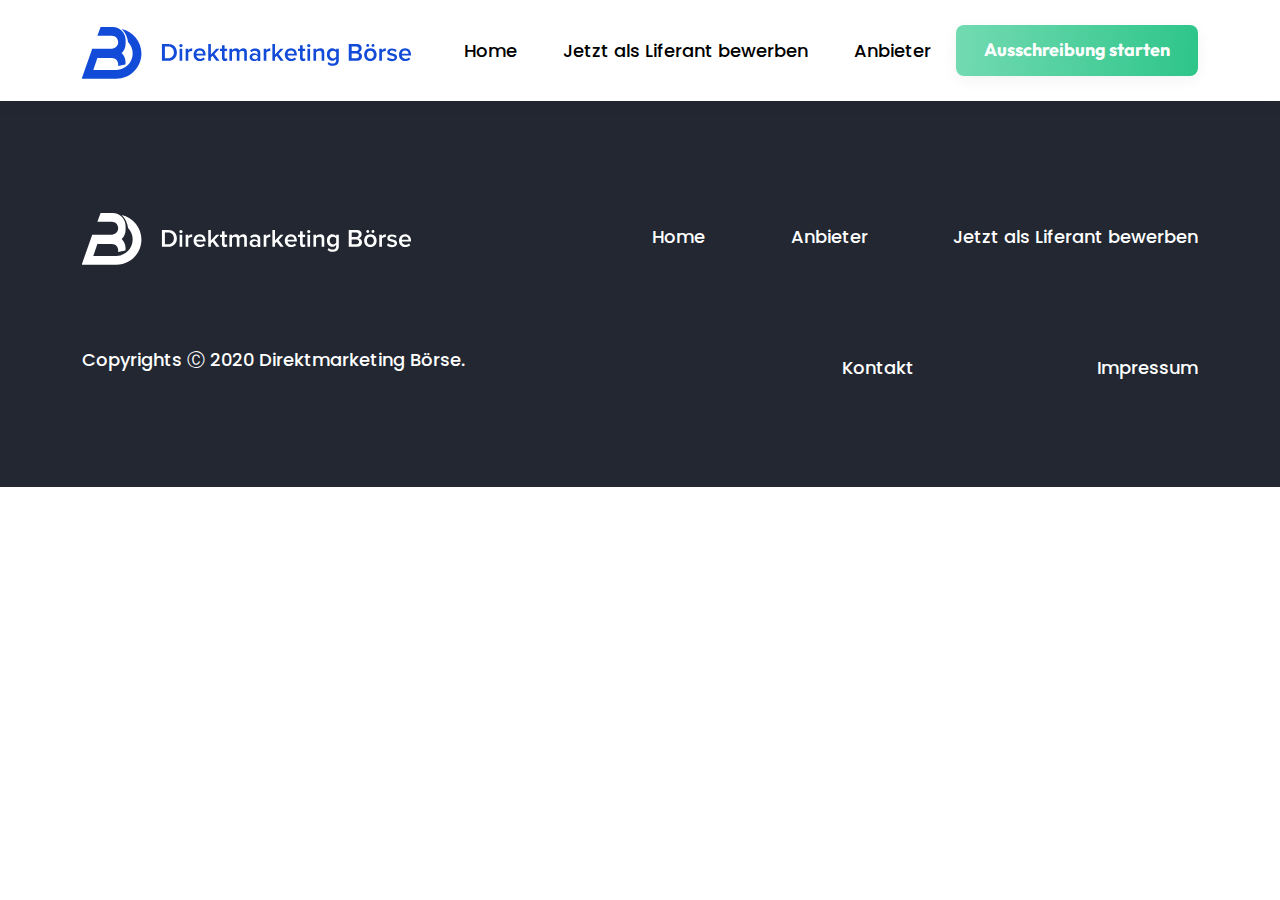
==== index.html @ 1d4a9a33 "adding the Footer and his Style" ====
<!DOCTYPE html>
<html lang="de">

     <head>
          <!-- Meta Tags -->
          <meta charset="UTF-8">
          <meta http-equiv="X-UA-Compatible" content="IE=edge">
          <meta name="viewport" content="width=device-width, initial-scale=1.0">
          <meta name="description" content="Finden Sie Ihren Anbieter für Firmenadressen">
          <meta name="keywords" content="funktioniert , Firmenadressen , marketing, Website ">

          <!-- Bootstrap Css -->
          <link rel="stylesheet" href="css/bootstrap.min.css">

          <!-- Main Css -->
          <link rel="stylesheet" href="css/style.css">

          <!-- Titel Website -->
          <title>Firmenadressen - Boerse</title>
     </head>

     <body>

          <!-- Start Navbar Home Page -->
          <nav class="navbar navbar-expand-lg">
               <div class="container">
                    <a class="navbar-brand" href="#">
                         <img src="assets/Logos/Logo 1.svg" alt="Logo img" width="100%" height="100%">
                    </a>
                    <button class="navbar-toggler" type="button" data-bs-toggle="collapse"
                         data-bs-target="#navbarSupportedContent" aria-controls="navbarSupportedContent"
                         aria-expanded="false" aria-label="Toggle navigation">
                         <img src="assets/icons/menu nav.svg" alt="menu nav" width="43px" height="43px">
                    </button>

                    <div class="collapse navbar-collapse" id="navbarSupportedContent">
                         <ul class="navbar-nav mb-2 mb-lg-0">
                              <li class="nav-item">
                                   <a class="nav-link" href="#">Home</a>
                              </li>
                              <li class="nav-item">
                                   <a class="nav-link" href="#">Jetzt als Liferant bewerben</a>
                              </li>
                              <li class="nav-item">
                                   <a class="nav-link" href="#">Anbieter</a>
                              </li>
                         </ul>
                    </div>
                    <div class="tendering">
                         <button class="btn-tendering">
                              <a href="#">Ausschreibung starten</a>
                         </button>
                    </div>
               </div>
          </nav>

          <!-- End Navbar Home Page -->


          <!-- Start Footer Section -->

          <footer id="footer">
               <div class="container py-5">
                    <div class="row first">
                         <div class="col-md-6">
                              <img src="assets/Logos/Logo white.svg" alt="logo img" >
                         </div>
                         <div class="col-md-6">
                              <ul class="list-footer">
                                   <li class="item-footer">
                                        <a href="index.html">Home</a>
                                   </li>
                                   <li class="item-footer">
                                        <a href="#">Anbieter</a>
                                   </li>
                                   <li class="item-footer">
                                        <a href="#">Jetzt als Liferant bewerben</a>
                                   </li>
                              </ul>
                         </div>
                    </div>
                    <hr>
                    <div class="row justify-content-between align-items-center mt-md-5 pt-md-4">
                         <div class="col-md-8">
                              <p class="copyrights">Copyrights Ⓒ 2020 Direktmarketing Börse.</p>
                         </div>
                         <div class="col-md-4">
                              <ul class="list-footer">
                                   <li class="item-footer">
                                        <a href="#">Kontakt</a>
                                   </li>
                                   <li class="item-footer">
                                        <a href="#">Impressum</a>
                                   </li>
                              </ul>
                         </div>

                    </div>
               </div>
          </footer>

          <!-- End Footer Section -->

          <!-- Bootstrap Js -->
          <script src="js/bootstrap.bundle.min.js"></script>

          <!-- Main Js -->
          <script src="js/main.js"></script>
     </body>

</html>
---- css/style.css ----
/* Google Fonts */
@import url('https://fonts.googleapis.com/css2?family=Outfit:wght@400;500;700&family=Poppins:wght@300;400;500;600;700&display=swap');

/* Global Styles */
body {
     font-family: 'Poppins', 'Outfit', sans-serif;
     background-color: #FFF;
}

.btn-tendering {
     background: linear-gradient(93.46deg, #76DBB3 -4.05%, #2DC589 100.8%);
     box-shadow: 0px 4px 15px rgba(0, 0, 0, 0.05);
     border-radius: 8px;
     padding: 13px 28px;
     border: 0;
     outline: 0;
     transition: 0.5s all;
}

a {
     text-decoration: none;
}

.btn-tendering a {
     font-weight: bold;
     font-size: 18px;
     line-height: 23px;
     color: #FFFFFF;
     font-family: Outfit;
}

/* Start Nav Bar Styles */
.navbar {
     box-shadow: 0px 4px 15px rgba(0, 0, 0, 0.05)
}

.navbar-toggler:focus {
     box-shadow: none;
}

.navbar-collapse {
     flex-grow: 0;
}

.navbar .navbar-brand {
     order: 1;
}

.navbar .navbar-collapse {
     order: 2;
}

.navbar .tendering {
     order: 3;
}

.navbar .navbar-collapse .nav-item {
     margin: 0 15px;
}


.navbar .navbar-collapse .nav-item .nav-link {
     font-weight: 500;
     font-size: 18px;
     line-height: 27px;
     color: #000000;
}


/* End Nav Bar Styles */

/* Start Footer Style */

#footer {
     background: #222731;
     padding: 50px 0;
}

#footer .row.first {
     justify-content: space-between;
     align-items: center;
}

#footer .list-footer {
     list-style: none;
     display: flex;
     justify-content: space-between;
     align-items: center;
     padding: 0;
     margin: 0;
}

#footer .list-footer .item-footer a {
     font-family: Poppins;
     font-weight: 500;
     font-size: 18px;
     line-height: 27px;
     transition: all 0.4s;
     color: #FFFFFF;
}

#footer .list-footer .item-footer a:hover {
     color: #124BD8;
}

#footer p {
     font-family: Poppins;
     font-weight: 500;
     font-size: 18px;
     line-height: 27px;
     color: #FFFFFF;
}

#footer hr {
     height: 2px;
     width: 100%;
     color: #FFF;
     display: none;
}

/* End Footer Style */











/* Media Query Is All Devices */

/* Large devices (desktops, less than 1200px) */
@media (max-width: 1199.98px) {
     .container {
          padding: 0;
     }

     .navbar .navbar-collapse .nav-item {
          margin: 0;
     }

     .navbar .navbar-collapse .nav-item .nav-link {
          font-size: 15px;
     }

     .navbar .navbar-brand {
          width: 30%;
     }
}

/* Medium devices (tablets, less than 992px) */
@media (max-width: 991.98px) {
     .container {
          max-width: 90%;
     }

     .navbar .navbar-brand {
          order: 1;
          width: 40%;
     }

     .navbar .tendering {
          order: 2;
     }

     .navbar .tendering a {
          font-size: 15px;
     }

     .navbar .navbar-toggler {
          order: 3;
     }

     .navbar .navbar-collapse {
          order: 3;
          text-align: center;
          padding: 20px 0;
     }

     .navbar .navbar-collapse .nav-item .nav-link {
          font-size: 18px;
     }

     #footer .row:first-child {
          justify-content: center;
     }

     #footer .row.first .col-md-6:nth-child(1) {
          width: 75%;
          text-align: center;
     }

     #footer .list-footer {
          flex-direction: column;
     }

     #footer .list-footer .item-footer {
          margin: 35px 0;
          text-align: center;
     }

     #footer hr {
          display: block;
     }

     #footer p {
          text-align: center;
     }
}


/* Small devices (landscape phones, less than 768px) */
@media (max-width: 767.98px) {

     .navbar .navbar-brand {
          width: 55%;
     }

     .navbar .navbar-toggler {
          width: 20%;
     }

     .navbar .tendering {
          display: none;
     }

     .navbar .navbar-brand {
          order: 1;
     }


     .navbar .navbar-toggler {
          order: 2;
     }

}

@media (max-width: 575.98px) {
     .container {
          padding: 0;
     }

     #footer .row.first .col-md-6:nth-child(1) {
          width: 100%;
     }

     #footer .row:last-child .col-md-8 {
          order: 2;
          padding-top: 40px;
     }

     #footer .list-footer .item-footer a {
          font-size: 16px;
          line-height: 24px;
     }

     #footer .row:last-child .col-md-3 {
          order: 1;
     }

     #footer .row:last-child .col-md-8 p {
          font-size: 14px;
          line-height: 21px;
     }
}
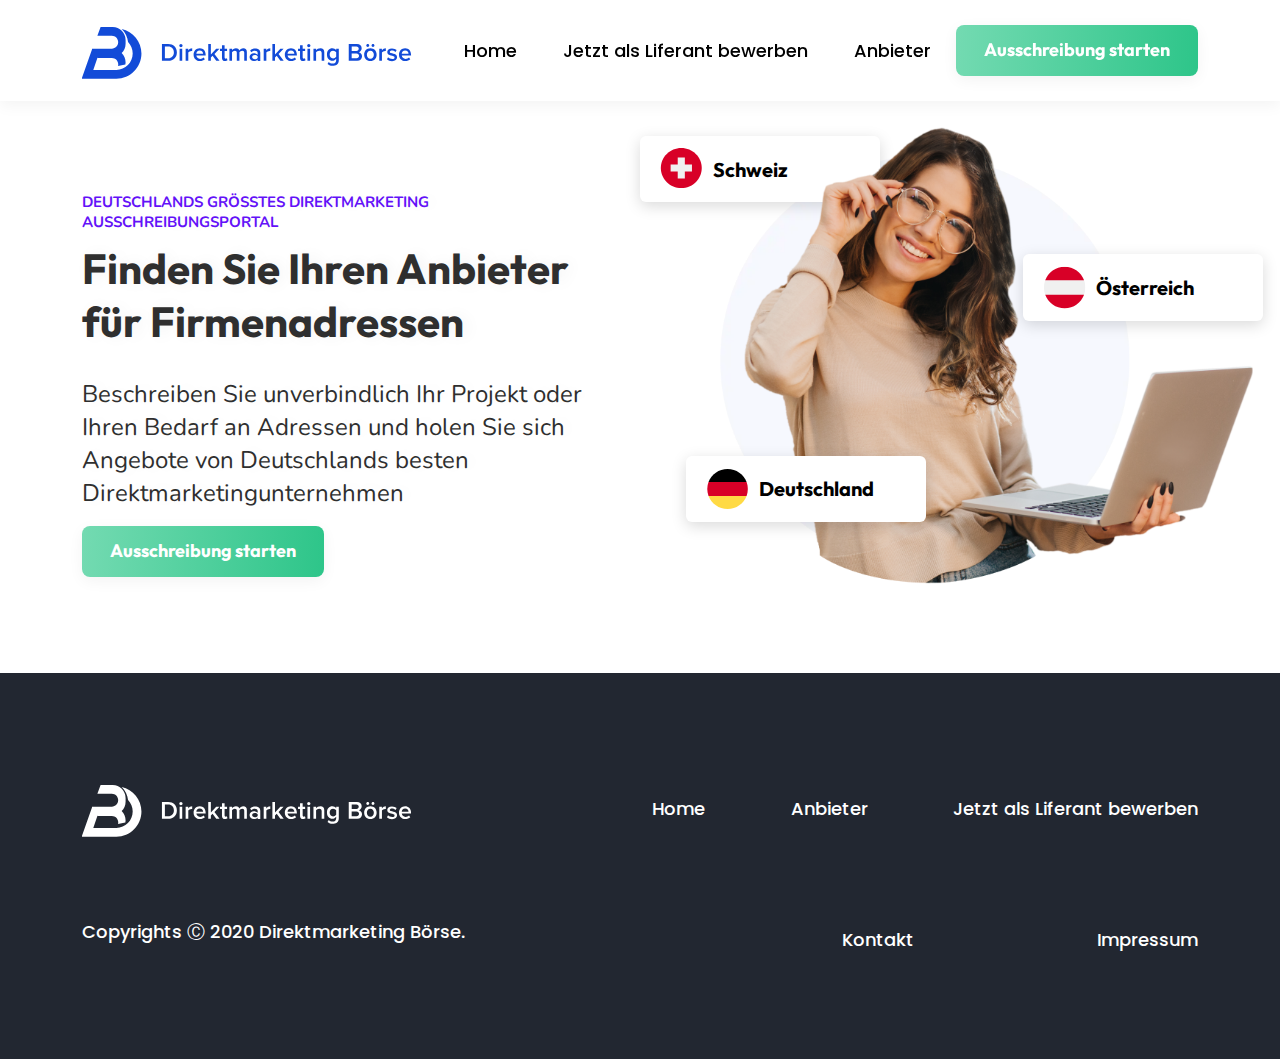
==== commit 9e6761e6: "Bulid in Home section in index.html" ====
--- a/index.html
+++ b/index.html
@@ -22,7 +22,7 @@
      <body>
 
           <!-- Start Navbar Home Page -->
-          <nav class="navbar navbar-expand-lg">
+          <nav class="navbar navbar-expand-lg position-fixed w-100">
                <div class="container">
                     <a class="navbar-brand" href="#">
                          <img src="assets/Logos/Logo 1.svg" alt="Logo img" width="100%" height="100%">
@@ -56,6 +56,56 @@
 
           <!-- End Navbar Home Page -->
 
+          <!-- Start Main -->
+
+          <main>
+
+               <!-- Start Home Section -->
+
+               <section id="home" class="py-5">
+                    <div class="container">
+                         <div class="row py-5 justify-content-center align-items-center">
+                              <div class="col-md-6 pt-5">
+                                   <div class="home-content pt-5">
+                                        <p class="p-special">DEUTSCHLANDS GRÖSSTES DIREKTMARKETING AUSSCHREIBUNGSPORTAL
+                                        </p>
+                                        <h1 class="home-titel">Finden Sie Ihren Anbieter für
+                                             Firmenadressen</h1>
+                                        <p class="desc">Beschreiben Sie unverbindlich Ihr Projekt oder Ihren Bedarf an Adressen und holen Sie sich Angebote von Deutschlands
+                                        besten Direktmarketingunternehmen</p>
+                                        <button class="btn-tendering">
+                                             <a href="#">Ausschreibung starten</a>
+                                        </button>
+                                   </div>
+                              </div>
+                              <div class="col-md-6 position-relative text-center">
+                                   <div class="home-flags">
+                                        <div class="flag-item one">
+                                             <img src="assets/icons/switzerland.svg" alt="switzerland flag" width="42.58px" height="44.28px">
+                                             Schweiz
+                                        </div>
+                                        <div class="flag-item two">
+                                             <img src="assets/icons/austria (1) 1.svg" alt="austria flag" width="42.58px" height="44.28px">
+                                             Österreich
+                                        </div>
+                                        <div class="flag-item three">
+                                             <img src="assets/icons/germany (2) 1.svg" alt="germany flag" width="42.58px" height="44.28px">
+                                             Deutschland
+                                        </div>
+                                   </div>
+                                   <div class="home-img position-relative">
+                                        <img class="circle-img pt-md-5" src="assets/imges/maker.webp" alt="Circle" width="75%" height="75%">
+                                        <img class="girl-img" src="assets/imges/Girl.png" alt="Girl Img" width="110%"> 
+                                   </div>
+                              </div>
+                         </div>
+                    </div>
+               </section>
+
+               <!-- End Home Section -->
+
+          </main>
+          <!-- End Main -->
 
           <!-- Start Footer Section -->
 
@@ -63,7 +113,7 @@
                <div class="container py-5">
                     <div class="row first">
                          <div class="col-md-6">
-                              <img src="assets/Logos/Logo white.svg" alt="logo img" >
+                              <img src="assets/Logos/Logo white.svg" alt="logo img">
                          </div>
                          <div class="col-md-6">
                               <ul class="list-footer">
--- a/css/style.css
+++ b/css/style.css
@@ -1,5 +1,5 @@
 /* Google Fonts */
-@import url('https://fonts.googleapis.com/css2?family=Outfit:wght@400;500;700&family=Poppins:wght@300;400;500;600;700&display=swap');
+@import url('https://fonts.googleapis.com/css2?family=Nunito:wght@400;700&family=Outfit:wght@400;500;700&family=Poppins:wght@300;400;500;600;700&display=swap');
 
 /* Global Styles */
 body {
@@ -31,7 +31,9 @@
 
 /* Start Nav Bar Styles */
 .navbar {
-     box-shadow: 0px 4px 15px rgba(0, 0, 0, 0.05)
+     box-shadow: 0px 4px 15px rgba(0, 0, 0, 0.05);
+     background-color: #fff;
+     z-index: 9999;
 }
 
 .navbar-toggler:focus {
@@ -120,17 +122,90 @@
 
 /* End Footer Style */
 
-
-
-
-
-
-
-
-
-
-
-/* Media Query Is All Devices */
+/* Start Home Section in Index.html */
+#home .home-content .p-special {
+     font-family: Nunito;
+     font-weight: bold;
+     font-size: 15px;
+     line-height: 20px;
+     color: #6311F8;
+     text-shadow: 5px 0px 15px rgba(0, 0, 0, 0.05);
+     margin-bottom: 10px;
+}
+
+#home .home-content .home-titel {
+     font-family: Outfit;
+     font-weight: 700;
+     font-size: 42px;
+     line-height: 53px;
+     color: #2F2F2F;
+     text-shadow: 5px 0px 15px rgba(0, 0, 0, 0.05);
+     margin-bottom: 30px;
+}
+
+#home .home-content .desc {
+     font-family: Nunito;
+     font-weight: 400;
+     font-size: 24px;
+     line-height: 33px;
+     color: #2F2F2F;
+     text-shadow: 5px 0px 15px rgba(0, 0, 0, 0.05);
+}
+
+#home .home-flags .flag-item {
+     background: #FFFFFF;
+     box-shadow: 0px 4px 15px rgba(0, 0, 0, 0.15);
+     border-radius: 6px;
+     padding: 11px 20px;
+     width: 240px;
+     position: absolute;
+     display: flex;
+     justify-content: start;
+     align-items: center;
+     font-family: Outfit;
+     font-weight: bold;
+     font-size: 20px;
+     line-height: 25px;
+     color: #000000;
+}
+
+#home .home-flags .flag-item img {
+     margin-right: 10px;
+}
+
+#home .home-flags .flag-item.one {
+     top: 28px;
+     left: 0px;
+     z-index: 3;
+}
+
+#home .home-flags .flag-item.two {
+     top: 32%;
+     right: -53px;
+     z-index: 5;
+}
+
+#home .home-flags .flag-item.three {
+     bottom: 43px;
+     left: 46px;
+     z-index: 5
+}
+
+#home .home-img .girl-img {
+     position: absolute;
+     top: 18px;
+     z-index: 4;
+     left: 0;
+}
+
+/* End Home Section in Index.html */
+
+
+
+
+
+
+/* Media Query In All Devices */
 
 /* Large devices (desktops, less than 1200px) */
 @media (max-width: 1199.98px) {
@@ -209,6 +284,19 @@
      #footer p {
           text-align: center;
      }
+
+     #home .home-flags .flag-item {
+          width: 200px;
+     }
+
+     #home .home-flags .flag-item.two {
+          top: 37%;
+          right: -14px;
+     }
+
+     #home .home-img .girl-img {
+          width: 100%;
+     }
 }
 
 
@@ -236,6 +324,10 @@
           order: 2;
      }
 
+     #home .row .col-md-6:nth-child(1) {
+          order: 2;
+          padding-top: 0;
+     }
 }
 
 @media (max-width: 575.98px) {
@@ -265,4 +357,33 @@
           font-size: 14px;
           line-height: 21px;
      }
+
+     #home .home-flags .flag-item {
+          width: 140px;
+          font-size: 16px;
+          padding: 5px;
+     }
+
+     #home .home-flags .flag-item img {
+          width: 23px;
+          height: 26px;
+     }
+
+     #home .home-flags .flag-item.one {
+          top: 1px;
+          left: 34px;
+     }
+
+     #home .home-flags .flag-item.two {
+          top: 24%;
+          right: 2px;
+          z-index: 5;
+     }
+
+
+     #home .home-flags .flag-item.three {
+          bottom: 11px;
+          left: 35px;
+          z-index: 5;
+     }
 }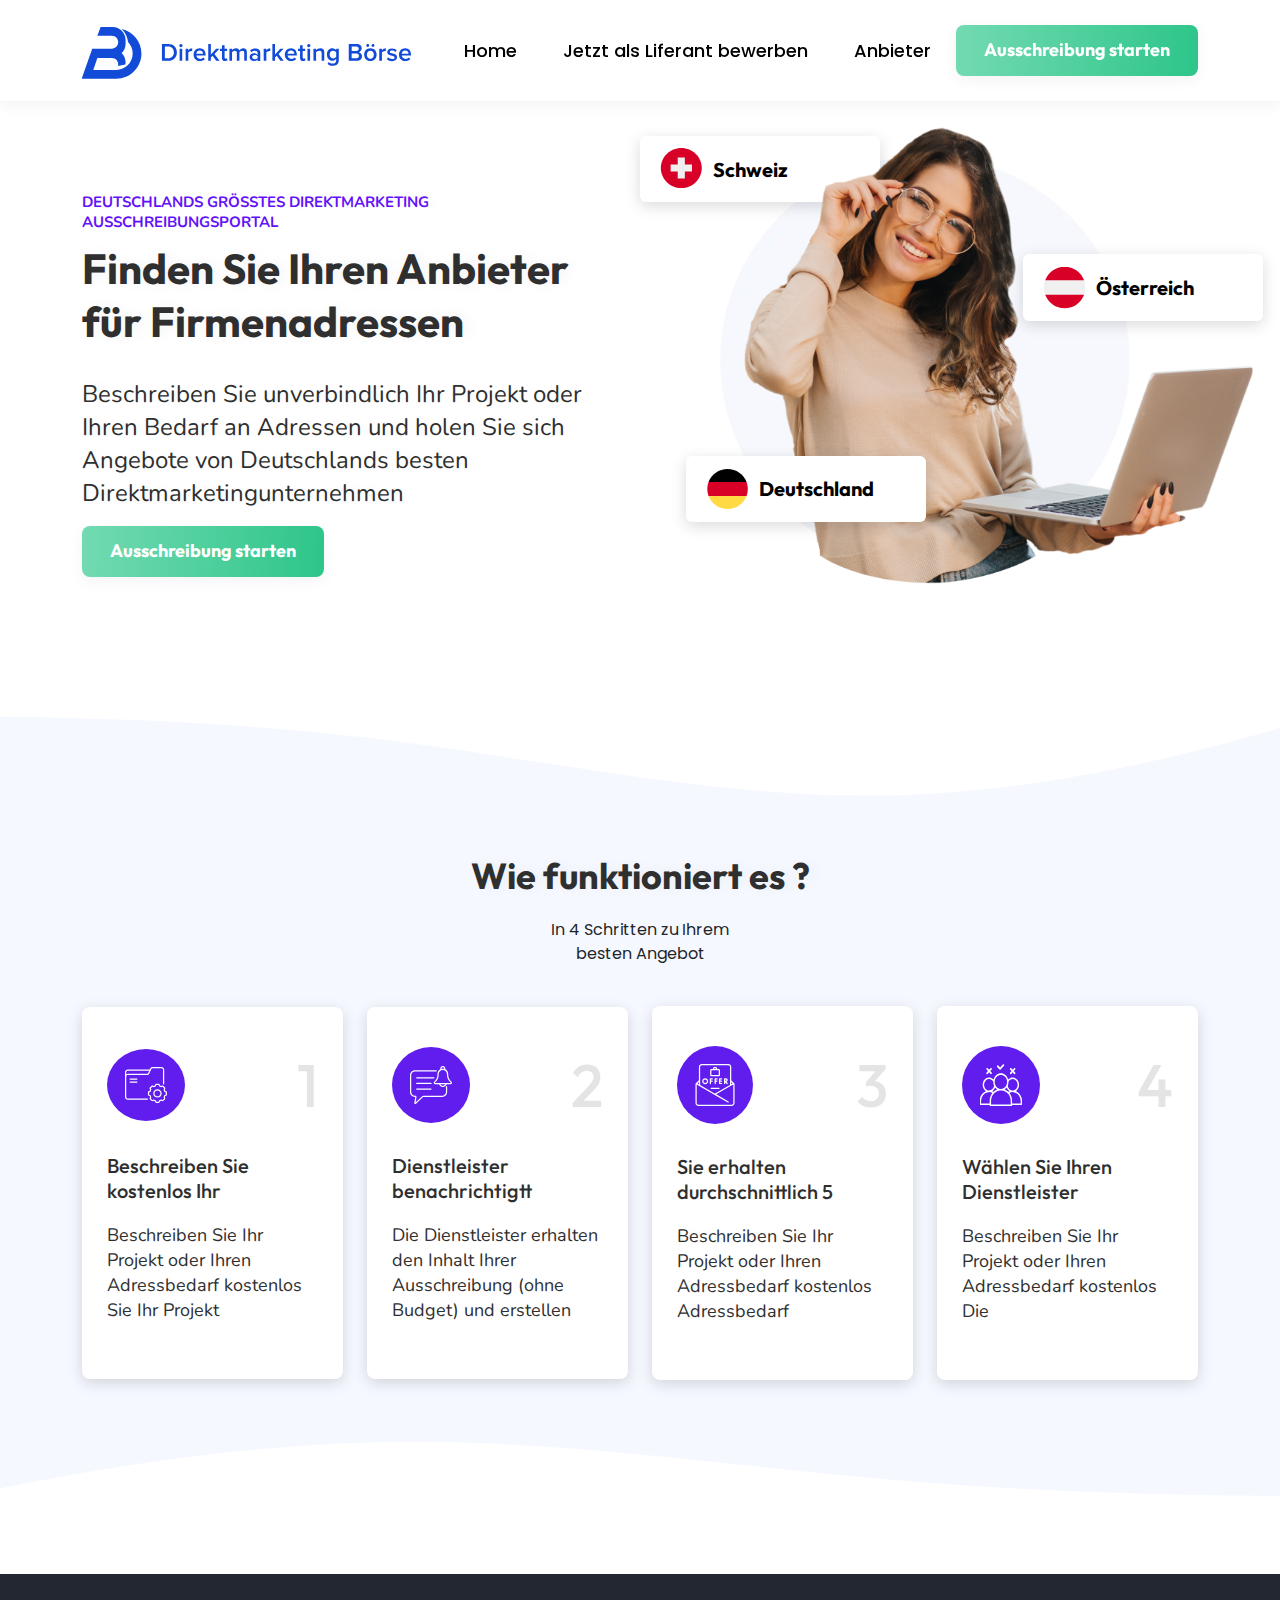
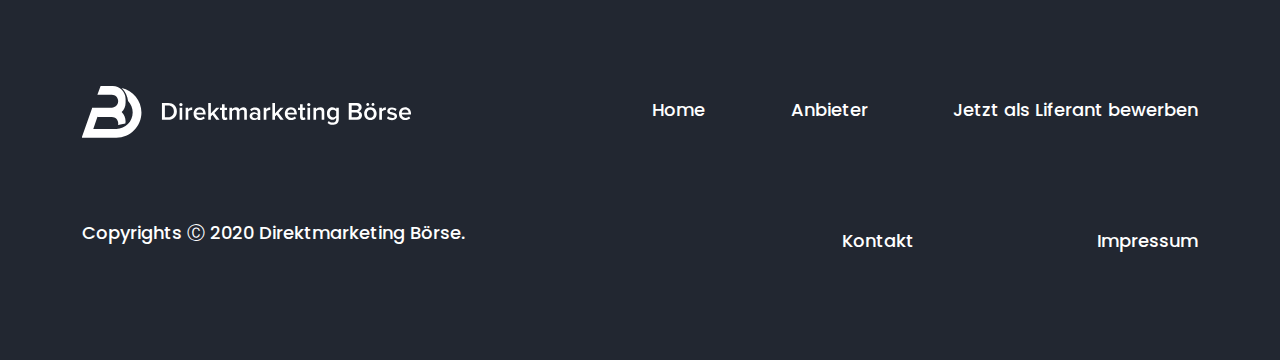
==== commit 59c4f980: "adding How Work Section" ====
--- a/index.html
+++ b/index.html
@@ -11,6 +11,9 @@
 
           <!-- Bootstrap Css -->
           <link rel="stylesheet" href="css/bootstrap.min.css">
+
+          <link rel="stylesheet" href="css/owl.carousel/owl.carousel.min.css">
+          <link rel="stylesheet" href="css/owl.carousel/owl.theme.default.min.css">
 
           <!-- Main Css -->
           <link rel="stylesheet" href="css/style.css">
@@ -104,8 +107,155 @@
 
                <!-- End Home Section -->
 
+
+               <!-- Start How Work Section -->
+               <section id="how-work" class="mb-5">
+                    <div class="container">
+                         <div class="content text-center">
+                              <h2 class="title">Wie funktioniert es ?</h2>
+                              <p class="desc">In 4 Schritten zu Ihrem besten Angebot</p>
+                         </div>
+                         <div class="row justify-content-center align-items-center pb-5">   
+                              <div class="col-lg-3 col-md-6 pb-5">
+                                   <div class="item-work">
+                                        <div class="item-icon">
+                                             <span class="img-backg">
+                                                  <img src="assets/icons/file.svg" alt="file icon"  width="100%" height="100%">
+                                             </span>
+                                             <span class="number">
+                                                  1
+                                             </span>
+                                        </div>
+                                        <div class="item-content">
+                                             <h3 class="title">Beschreiben Sie kostenlos
+                                             Ihr</h3>
+                                             <p class="desc">Beschreiben Sie Ihr Projekt oder Ihren Adressbedarf kostenlos Sie Ihr Projekt</p>
+                                        </div>
+                                   </div>
+                              </div>
+                              <div class="col-lg-3 col-md-6 pb-5">
+                                   <div class="item-work">
+                                        <div class="item-icon">
+                                             <span class="img-backg">
+                                                  <img src="assets/icons/masseg.svg" alt="masseg icon" width="100%" height="100%">
+                                             </span>
+                                             <span class="number">
+                                                  2
+                                             </span>
+                                        </div>
+                                        <div class="item-content">
+                                             <h3 class="title">Dienstleister
+                                             benachrichtigtt</h3>
+                                             <p class="desc">Die Dienstleister erhalten den Inhalt Ihrer Ausschreibung
+                                             (ohne Budget) und erstellen</p>
+                                        </div>
+                                   </div>
+                              </div>
+                              <div class="col-lg-3 col-md-6 pb-5">
+                                   <div class="item-work">
+                                        <div class="item-icon">
+                                             <span class="img-backg">
+                                                  <img src="assets/icons/email.svg" alt="email icon" width="100%" height="100%">
+                                             </span>
+                                             <span class="number">
+                                                  3
+                                             </span>
+                                        </div>
+                                        <div class="item-content">
+                                             <h3 class="title">Sie erhalten durchschnittlich
+                                             5</h3>
+                                             <p class="desc">Beschreiben Sie Ihr Projekt oder Ihren Adressbedarf kostenlos Adressbedarf </p>
+                                        </div>
+                                   </div>
+                              </div>
+                              <div class="col-lg-3 col-md-6 pb-5">
+                                   <div class="item-work">
+                                        <div class="item-icon">
+                                             <span class="img-backg">
+                                                  <img src="assets/icons/Group.svg" alt="Group icon" width="100%" height="100%">
+                                             </span>
+                                             <span class="number">
+                                                  4
+                                             </span>
+                                        </div>
+                                        <div class="item-content">
+                                             <h3 class="title">Wählen Sie Ihren
+                                             Dienstleister</h3>
+                                             <p class="desc">Beschreiben Sie Ihr Projekt oder Ihren Adressbedarf kostenlos Die </p>
+                                        </div>
+                                   </div>
+                              </div>
+                         </div>
+                         <div class="owl-carousel owl-theme">
+                              <div class="item item-work">
+                                   <div class="item-icon">
+                                        <span class="img-backg">
+                                             <img src="assets/icons/file.svg" alt="file icon" width="100%" height="100%">
+                                        </span>
+                                        <span class="number">
+                                             1
+                                        </span>
+                                   </div>
+                                   <div class="item-content">
+                                        <h3 class="title">Beschreiben Sie kostenlos
+                                             Ihr Projekt</h3>
+                                        <p class="desc">Beschreiben Sie Ihr Projekt oder Ihren Adressbedarf kostenlos Sie Ihr Projekt</p>
+                                   </div>
+                              </div>
+                              <div class="item item-work">
+                                   <div class="item-icon">
+                                        <span class="img-backg">
+                                             <img src="assets/icons/file.svg" alt="file icon" width="100%" height="100%">
+                                        </span>
+                                        <span class="number">
+                                             2
+                                        </span>
+                                   </div>
+                                   <div class="item-content">
+                                        <h3 class="title">Beschreiben Sie kostenlos
+                                             Ihr Projekt</h3>
+                                        <p class="desc">Beschreiben Sie Ihr Projekt oder Ihren Adressbedarf kostenlos Sie Ihr Projekt</p>
+                                   </div>
+                              </div>
+                              <div class="item item-work">
+                                   <div class="item-icon">
+                                        <span class="img-backg">
+                                             <img src="assets/icons/file.svg" alt="file icon" width="100%" height="100%">
+                                        </span>
+                                        <span class="number">
+                                             3
+                                        </span>
+                                   </div>
+                                   <div class="item-content">
+                                        <h3 class="title">Beschreiben Sie kostenlos
+                                             Ihr Projekt</h3>
+                                        <p class="desc">Beschreiben Sie Ihr Projekt oder Ihren Adressbedarf kostenlos Sie Ihr Projekt</p>
+                                   </div>
+                              </div>
+                              <div class="item item-work">
+                                   <div class="item-icon">
+                                        <span class="img-backg">
+                                             <img src="assets/icons/file.svg" alt="file icon" width="100%" height="100%">
+                                        </span>
+                                        <span class="number">
+                                             4
+                                        </span>
+                                   </div>
+                                   <div class="item-content">
+                                        <h3 class="title">Beschreiben Sie kostenlos
+                                             Ihr Projekt</h3>
+                                        <p class="desc">Beschreiben Sie Ihr Projekt oder Ihren Adressbedarf kostenlos Sie Ihr Projekt</p>
+                                   </div>
+                              </div>
+                         </div>
+                    </div>
+               </section>
+
+               <!-- End How Work Section -->
+
           </main>
           <!-- End Main -->
+
 
           <!-- Start Footer Section -->
 
@@ -130,7 +280,7 @@
                          </div>
                     </div>
                     <hr>
-                    <div class="row justify-content-between align-items-center mt-md-5 pt-md-4">
+                    <div class="row two justify-content-between align-items-center mt-md-5 pt-md-4">
                          <div class="col-md-8">
                               <p class="copyrights">Copyrights Ⓒ 2020 Direktmarketing Börse.</p>
                          </div>
@@ -153,6 +303,12 @@
 
           <!-- Bootstrap Js -->
           <script src="js/bootstrap.bundle.min.js"></script>
+
+          <!-- Jquery Js -->
+          <script src="js/jquery-3.6.0.min.js"></script>
+
+          <!-- Swiper Js -->
+          <script src="js/owl.carousel.min.js"></script>
 
           <!-- Main Js -->
           <script src="js/main.js"></script>
--- a/css/style.css
+++ b/css/style.css
@@ -200,6 +200,93 @@
 
 /* End Home Section in Index.html */
 
+/* ############################################################################################ */
+
+/* Start How Work in index.htnl */
+
+#how-work {
+     background-image: url(../assets/imges/layout.svg);
+     background-position: center center;
+     background-size: cover;
+     padding: 50px 0;
+}
+
+#how-work .content .title {
+     font-family: Outfit;
+     font-weight: 700;
+     font-size: 36px;
+     line-height: 45px;
+     color: #2F2F2F;
+     text-shadow: 5px 0px 15px rgba(0, 0, 0, 0.05);
+     padding-top: 60px;
+}
+
+#how-work .content .desc {
+     width: 20%;
+     margin: 20px auto 40px;
+}
+
+#how-work .content {
+     padding-top: 70px;
+}
+
+#how-work .item-work {
+     background: #FFFFFF;
+     box-shadow: 0px 4px 15px rgba(0, 0, 0, 0.15);
+     border-radius: 8px;
+     padding: 40px 25px;
+}
+
+#how-work .item-work .item-icon {
+     display: flex;
+     justify-content: space-between;
+     align-items: center;
+     margin-bottom: 30px;
+}
+
+#how-work .item-work .item-icon .img-backg {
+     background-color: #601DEE;
+     padding: 18px 18px;
+     border-radius: 50%;
+}
+
+#how-work .item-work .item-icon .number {
+     font-family: Outfit;
+     font-style: normal;
+     font-weight: 500;
+     font-size: 60px;
+     line-height: 76px;
+     color: #E4E4E4;
+}
+
+#how-work .item-work .item-content .title {
+     font-family: Outfit;
+     font-weight: 500;
+     font-size: 20px;
+     line-height: 25px;
+     color: #2F2F2F;
+     margin-bottom: 20px;
+}
+
+#how-work .item-work .item-content .desc {
+     font-family: Nunito;
+     font-style: normal;
+     font-weight: normal;
+     font-size: 18px;
+     line-height: 25px;
+     color: #2F2F2F;
+     text-shadow: 5px 0px 15px rgba(0, 0, 0, 0.05);
+}
+
+#how-work .owl-carousel.owl-theme {
+     display: none;
+}
+
+.owl-carousel .owl-nav button.owl-next, .owl-carousel .owl-nav button.owl-prev {
+     display: none;
+}
+
+/* Start How Work in index.htnl */
 
 
 
@@ -272,6 +359,10 @@
           flex-direction: column;
      }
 
+     #footer .row.two .list-footer {
+          flex-direction: row;
+     }
+
      #footer .list-footer .item-footer {
           margin: 35px 0;
           text-align: center;
@@ -297,6 +388,31 @@
      #home .home-img .girl-img {
           width: 100%;
      }
+
+     #how-work .content .desc {
+          width: 80%;
+          margin: 20px auto 40px;
+     }
+
+     #home .home-flags .flag-item.one {
+          top: 1px;
+          left: -21px;
+     }
+
+     #home .home-flags .flag-item.two {
+          top: 24%;
+          right: -18px;
+          z-index: 5;
+          width: 175px;
+          padding: 8px;
+     }
+
+
+     #home .home-flags .flag-item.three {
+          bottom: 11px;
+          left: 35px;
+          z-index: 5;
+     }
 }
 
 
@@ -328,6 +444,8 @@
           order: 2;
           padding-top: 0;
      }
+
+
 }
 
 @media (max-width: 575.98px) {
@@ -386,4 +504,24 @@
           left: 35px;
           z-index: 5;
      }
+
+     #how-work {
+          padding: 60px 0 50px 0;
+     }
+
+     #how-work .item-work {
+          margin-bottom: 50px;
+     }
+
+     #how-work .row {
+          display: none;
+     }
+
+     #how-work .content .title {
+          padding-top: 0;
+     }
+
+     #how-work .owl-carousel.owl-theme {
+          display: block;
+     }
 }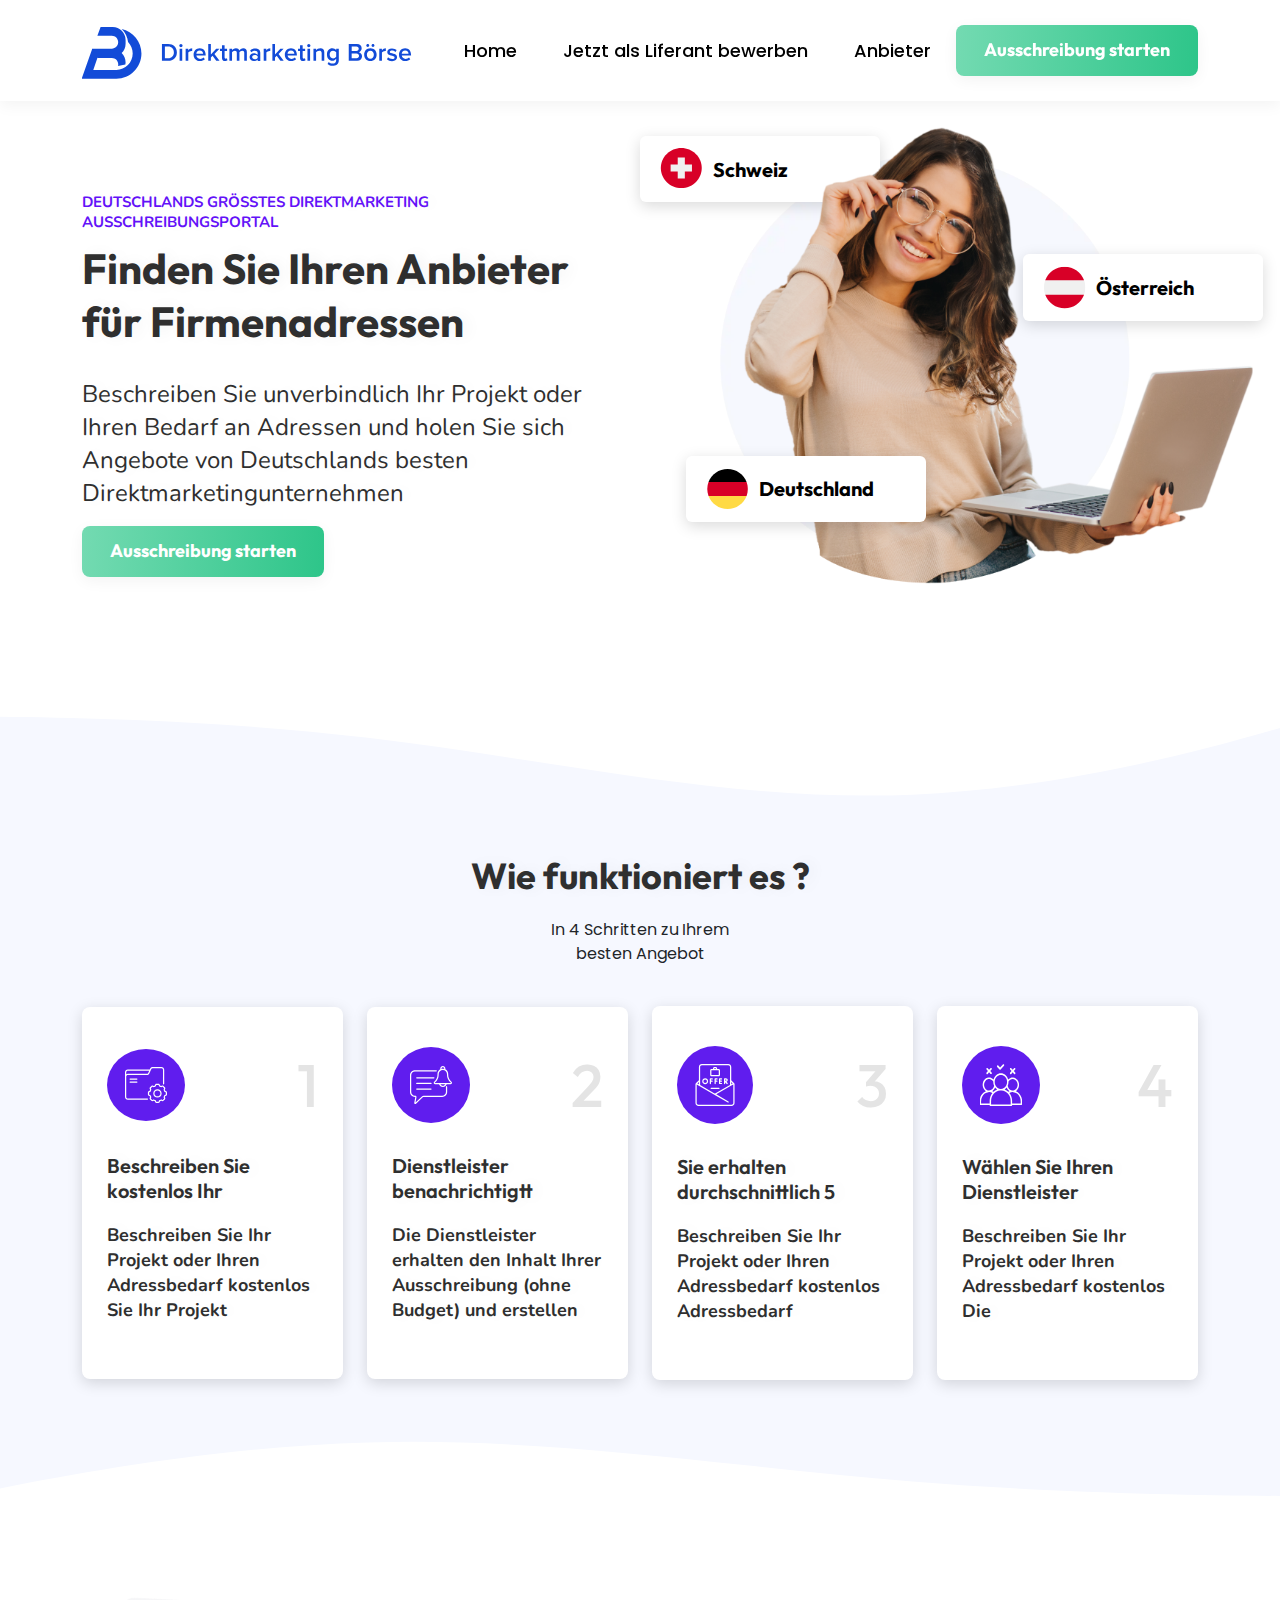
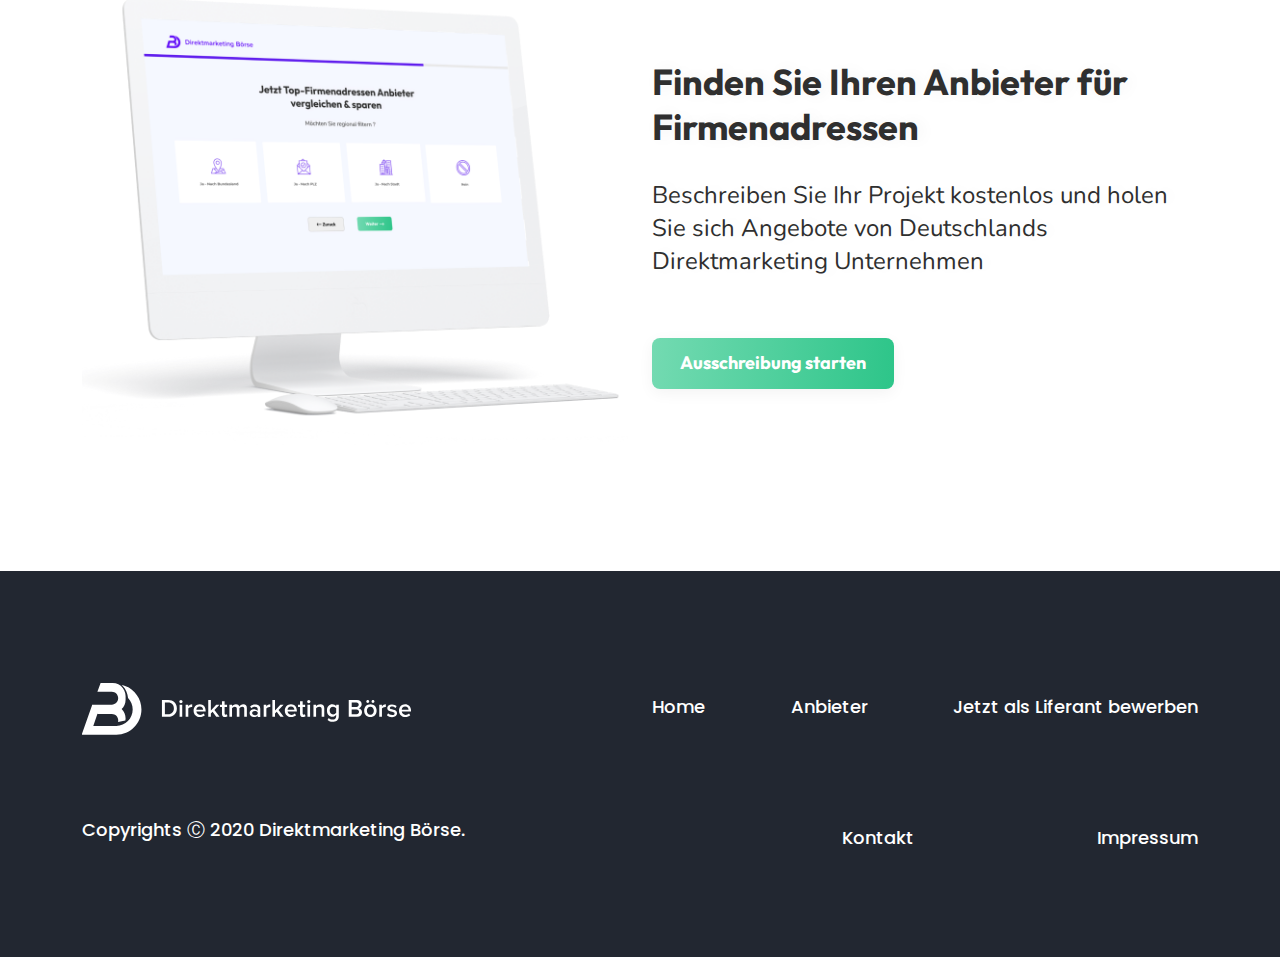
==== commit ba91794e: "adding Find Addresses Section in index.html" ====
--- a/index.html
+++ b/index.html
@@ -65,17 +65,18 @@
 
                <!-- Start Home Section -->
 
-               <section id="home" class="py-5">
+               <section id="home" class="pt-5 pb-md-5">
                     <div class="container">
-                         <div class="row py-5 justify-content-center align-items-center">
+                         <div class="row py-md-5 pt-5 justify-content-center align-items-center">
                               <div class="col-md-6 pt-5">
                                    <div class="home-content pt-5">
                                         <p class="p-special">DEUTSCHLANDS GRÖSSTES DIREKTMARKETING AUSSCHREIBUNGSPORTAL
                                         </p>
                                         <h1 class="home-titel">Finden Sie Ihren Anbieter für
                                              Firmenadressen</h1>
-                                        <p class="desc">Beschreiben Sie unverbindlich Ihr Projekt oder Ihren Bedarf an Adressen und holen Sie sich Angebote von Deutschlands
-                                        besten Direktmarketingunternehmen</p>
+                                        <p class="desc">Beschreiben Sie unverbindlich Ihr Projekt oder Ihren Bedarf an
+                                             Adressen und holen Sie sich Angebote von Deutschlands
+                                             besten Direktmarketingunternehmen</p>
                                         <button class="btn-tendering">
                                              <a href="#">Ausschreibung starten</a>
                                         </button>
@@ -84,21 +85,25 @@
                               <div class="col-md-6 position-relative text-center">
                                    <div class="home-flags">
                                         <div class="flag-item one">
-                                             <img src="assets/icons/switzerland.svg" alt="switzerland flag" width="42.58px" height="44.28px">
+                                             <img src="assets/icons/switzerland.svg" alt="switzerland flag"
+                                                  width="42.58px" height="44.28px">
                                              Schweiz
                                         </div>
                                         <div class="flag-item two">
-                                             <img src="assets/icons/austria (1) 1.svg" alt="austria flag" width="42.58px" height="44.28px">
+                                             <img src="assets/icons/austria (1) 1.svg" alt="austria flag"
+                                                  width="42.58px" height="44.28px">
                                              Österreich
                                         </div>
                                         <div class="flag-item three">
-                                             <img src="assets/icons/germany (2) 1.svg" alt="germany flag" width="42.58px" height="44.28px">
+                                             <img src="assets/icons/germany (2) 1.svg" alt="germany flag"
+                                                  width="42.58px" height="44.28px">
                                              Deutschland
                                         </div>
                                    </div>
                                    <div class="home-img position-relative">
-                                        <img class="circle-img pt-md-5" src="assets/imges/maker.webp" alt="Circle" width="75%" height="75%">
-                                        <img class="girl-img" src="assets/imges/Girl.png" alt="Girl Img" width="110%"> 
+                                        <img class="circle-img pt-md-5" src="assets/imges/maker.webp" alt="Circle"
+                                             width="75%" height="75%">
+                                        <img class="girl-img" src="assets/imges/Girl.png" alt="Girl Img" width="110%">
                                    </div>
                               </div>
                          </div>
@@ -107,20 +112,21 @@
 
                <!-- End Home Section -->
 
-
                <!-- Start How Work Section -->
+
                <section id="how-work" class="mb-5">
                     <div class="container">
                          <div class="content text-center">
                               <h2 class="title">Wie funktioniert es ?</h2>
                               <p class="desc">In 4 Schritten zu Ihrem besten Angebot</p>
                          </div>
-                         <div class="row justify-content-center align-items-center pb-5">   
+                         <div class="row justify-content-center align-items-center pb-5">
                               <div class="col-lg-3 col-md-6 pb-5">
                                    <div class="item-work">
                                         <div class="item-icon">
                                              <span class="img-backg">
-                                                  <img src="assets/icons/file.svg" alt="file icon"  width="100%" height="100%">
+                                                  <img src="assets/icons/file.svg" alt="file icon" width="100%"
+                                                       height="100%">
                                              </span>
                                              <span class="number">
                                                   1
@@ -128,8 +134,9 @@
                                         </div>
                                         <div class="item-content">
                                              <h3 class="title">Beschreiben Sie kostenlos
-                                             Ihr</h3>
-                                             <p class="desc">Beschreiben Sie Ihr Projekt oder Ihren Adressbedarf kostenlos Sie Ihr Projekt</p>
+                                                  Ihr</h3>
+                                             <p class="desc">Beschreiben Sie Ihr Projekt oder Ihren Adressbedarf
+                                                  kostenlos Sie Ihr Projekt</p>
                                         </div>
                                    </div>
                               </div>
@@ -137,7 +144,8 @@
                                    <div class="item-work">
                                         <div class="item-icon">
                                              <span class="img-backg">
-                                                  <img src="assets/icons/masseg.svg" alt="masseg icon" width="100%" height="100%">
+                                                  <img src="assets/icons/masseg.svg" alt="masseg icon" width="100%"
+                                                       height="100%">
                                              </span>
                                              <span class="number">
                                                   2
@@ -145,9 +153,9 @@
                                         </div>
                                         <div class="item-content">
                                              <h3 class="title">Dienstleister
-                                             benachrichtigtt</h3>
+                                                  benachrichtigtt</h3>
                                              <p class="desc">Die Dienstleister erhalten den Inhalt Ihrer Ausschreibung
-                                             (ohne Budget) und erstellen</p>
+                                                  (ohne Budget) und erstellen</p>
                                         </div>
                                    </div>
                               </div>
@@ -155,7 +163,8 @@
                                    <div class="item-work">
                                         <div class="item-icon">
                                              <span class="img-backg">
-                                                  <img src="assets/icons/email.svg" alt="email icon" width="100%" height="100%">
+                                                  <img src="assets/icons/email.svg" alt="email icon" width="100%"
+                                                       height="100%">
                                              </span>
                                              <span class="number">
                                                   3
@@ -163,8 +172,9 @@
                                         </div>
                                         <div class="item-content">
                                              <h3 class="title">Sie erhalten durchschnittlich
-                                             5</h3>
-                                             <p class="desc">Beschreiben Sie Ihr Projekt oder Ihren Adressbedarf kostenlos Adressbedarf </p>
+                                                  5</h3>
+                                             <p class="desc">Beschreiben Sie Ihr Projekt oder Ihren Adressbedarf
+                                                  kostenlos Adressbedarf </p>
                                         </div>
                                    </div>
                               </div>
@@ -172,7 +182,8 @@
                                    <div class="item-work">
                                         <div class="item-icon">
                                              <span class="img-backg">
-                                                  <img src="assets/icons/Group.svg" alt="Group icon" width="100%" height="100%">
+                                                  <img src="assets/icons/Group.svg" alt="Group icon" width="100%"
+                                                       height="100%">
                                              </span>
                                              <span class="number">
                                                   4
@@ -180,8 +191,9 @@
                                         </div>
                                         <div class="item-content">
                                              <h3 class="title">Wählen Sie Ihren
-                                             Dienstleister</h3>
-                                             <p class="desc">Beschreiben Sie Ihr Projekt oder Ihren Adressbedarf kostenlos Die </p>
+                                                  Dienstleister</h3>
+                                             <p class="desc">Beschreiben Sie Ihr Projekt oder Ihren Adressbedarf
+                                                  kostenlos Die </p>
                                         </div>
                                    </div>
                               </div>
@@ -190,7 +202,8 @@
                               <div class="item item-work">
                                    <div class="item-icon">
                                         <span class="img-backg">
-                                             <img src="assets/icons/file.svg" alt="file icon" width="100%" height="100%">
+                                             <img src="assets/icons/file.svg" alt="file icon" width="100%"
+                                                  height="100%">
                                         </span>
                                         <span class="number">
                                              1
@@ -199,52 +212,59 @@
                                    <div class="item-content">
                                         <h3 class="title">Beschreiben Sie kostenlos
                                              Ihr Projekt</h3>
-                                        <p class="desc">Beschreiben Sie Ihr Projekt oder Ihren Adressbedarf kostenlos Sie Ihr Projekt</p>
+                                        <p class="desc">Beschreiben Sie Ihr Projekt oder Ihren Adressbedarf kostenlos
+                                             Sie Ihr Projekt</p>
                                    </div>
                               </div>
                               <div class="item item-work">
                                    <div class="item-icon">
                                         <span class="img-backg">
-                                             <img src="assets/icons/file.svg" alt="file icon" width="100%" height="100%">
+                                             <img src="assets/icons/masseg.svg" alt="masseg icon" width="100%"
+                                                  height="100%">
                                         </span>
                                         <span class="number">
                                              2
                                         </span>
                                    </div>
                                    <div class="item-content">
-                                        <h3 class="title">Beschreiben Sie kostenlos
-                                             Ihr Projekt</h3>
-                                        <p class="desc">Beschreiben Sie Ihr Projekt oder Ihren Adressbedarf kostenlos Sie Ihr Projekt</p>
+                                        <h3 class="title">Dienstleister
+                                             benachrichtigt</h3>
+                                        <p class="desc">Beschreiben Sie Ihr Projekt oder Ihren Adressbedarf kostenlos
+                                             Sie Ihr Projekt</p>
                                    </div>
                               </div>
                               <div class="item item-work">
                                    <div class="item-icon">
                                         <span class="img-backg">
-                                             <img src="assets/icons/file.svg" alt="file icon" width="100%" height="100%">
+                                             <img src="assets/icons/email.svg" alt="email icon" width="100%"
+                                                  height="100%">
                                         </span>
                                         <span class="number">
                                              3
                                         </span>
                                    </div>
                                    <div class="item-content">
-                                        <h3 class="title">Beschreiben Sie kostenlos
-                                             Ihr Projekt</h3>
-                                        <p class="desc">Beschreiben Sie Ihr Projekt oder Ihren Adressbedarf kostenlos Sie Ihr Projekt</p>
+                                        <h3 class="title">Sie erhalten durchschnittlich
+                                             5</h3>
+                                        <p class="desc">Beschreiben Sie Ihr Projekt oder Ihren Adressbedarf kostenlos
+                                             Sie Ihr Projekt</p>
                                    </div>
                               </div>
                               <div class="item item-work">
                                    <div class="item-icon">
                                         <span class="img-backg">
-                                             <img src="assets/icons/file.svg" alt="file icon" width="100%" height="100%">
+                                             <img src="assets/icons/Group.svg" alt="Group icon" width="100%"
+                                                  height="100%">
                                         </span>
                                         <span class="number">
                                              4
                                         </span>
                                    </div>
                                    <div class="item-content">
-                                        <h3 class="title">Beschreiben Sie kostenlos
-                                             Ihr Projekt</h3>
-                                        <p class="desc">Beschreiben Sie Ihr Projekt oder Ihren Adressbedarf kostenlos Sie Ihr Projekt</p>
+                                        <h3 class="title">Wählen Sie Ihren
+                                             Dienstleister</h3>
+                                        <p class="desc">Beschreiben Sie Ihr Projekt oder Ihren Adressbedarf kostenlos
+                                             Sie Ihr Projekt</p>
                                    </div>
                               </div>
                          </div>
@@ -252,6 +272,30 @@
                </section>
 
                <!-- End How Work Section -->
+
+               <!-- Start Find Addresses -->
+
+               <section id="find-addresses" class="pb-5 mb-5">
+                    <div class="container">
+                         <div class="row justify-content-center align-items-center">
+                              <div class="col-md-6">
+                                   <img src="assets/imges/263 1.png" alt="computer img" width="100%" height="100%">
+                              </div>
+                              <div class="col-md-6">
+                                   <div class="content-section">
+                                        <h3 class="title">Finden Sie Ihren Anbieter für Firmenadressen</h3>
+                                        <p class="desc">Beschreiben Sie Ihr Projekt kostenlos und holen Sie sich
+                                             Angebote von Deutschlands Direktmarketing Unternehmen</p>
+                                        <button class="btn-tendering">
+                                             <a href="#">Ausschreibung starten</a>
+                                        </button>
+                                   </div>
+                              </div>
+                         </div>
+                    </div>
+               </section>
+
+               <!-- End Find Addresses -->
 
           </main>
           <!-- End Main -->
--- a/css/style.css
+++ b/css/style.css
@@ -27,6 +27,15 @@
      line-height: 23px;
      color: #FFFFFF;
      font-family: Outfit;
+}
+
+.title {
+     font-family: Outfit;
+     font-weight: 700;
+     font-size: 36px;
+     line-height: 45px;
+     color: #2F2F2F;
+     text-shadow: 5px 0px 15px rgba(0, 0, 0, 0.05);
 }
 
 /* Start Nav Bar Styles */
@@ -202,7 +211,7 @@
 
 /* ############################################################################################ */
 
-/* Start How Work in index.htnl */
+/* Start How Work Section in index.htnl */
 
 #how-work {
      background-image: url(../assets/imges/layout.svg);
@@ -211,13 +220,7 @@
      padding: 50px 0;
 }
 
-#how-work .content .title {
-     font-family: Outfit;
-     font-weight: 700;
-     font-size: 36px;
-     line-height: 45px;
-     color: #2F2F2F;
-     text-shadow: 5px 0px 15px rgba(0, 0, 0, 0.05);
+#how-work .content {
      padding-top: 60px;
 }
 
@@ -226,7 +229,7 @@
      margin: 20px auto 40px;
 }
 
-#how-work .content {
+#how-work .content .title {
      padding-top: 70px;
 }
 
@@ -261,7 +264,7 @@
 
 #how-work .item-work .item-content .title {
      font-family: Outfit;
-     font-weight: 500;
+     font-weight: 600;
      font-size: 20px;
      line-height: 25px;
      color: #2F2F2F;
@@ -270,8 +273,7 @@
 
 #how-work .item-work .item-content .desc {
      font-family: Nunito;
-     font-style: normal;
-     font-weight: normal;
+     font-weight: 700;
      font-size: 18px;
      line-height: 25px;
      color: #2F2F2F;
@@ -286,7 +288,21 @@
      display: none;
 }
 
-/* Start How Work in index.htnl */
+/* End How Work Section in index.htnl */
+
+/* Start Find Addresses Section in index.htnl */
+
+#find-addresses .content-section .desc {
+     margin: 30px 0 60px;
+     font-family: Nunito;
+     font-weight: 400;
+     font-size: 24px;
+     line-height: 33px;
+     color: #2F2F2F;
+     text-shadow: 5px 0px 15px rgba(0, 0, 0, 0.05);
+}
+
+/* End Find Addresses Section in index.htnl */
 
 
 
@@ -315,6 +331,8 @@
 
 /* Medium devices (tablets, less than 992px) */
 @media (max-width: 991.98px) {
+
+
      .container {
           max-width: 90%;
      }
@@ -418,6 +436,10 @@
 
 /* Small devices (landscape phones, less than 768px) */
 @media (max-width: 767.98px) {
+     .title {
+          font-size: 20px;
+          line-height: 25px;
+     }
 
      .navbar .navbar-brand {
           width: 55%;
@@ -438,11 +460,35 @@
 
      .navbar .navbar-toggler {
           order: 2;
+     }
+
+     #footer .row.two .list-footer {
+          flex-direction: column;
      }
 
      #home .row .col-md-6:nth-child(1) {
           order: 2;
           padding-top: 0;
+     }
+
+     #home .home-content .home-titel {
+          font-size: 25px;
+          line-height: 31px;
+     }
+
+     #home .home-content .p-special {
+          font-size: 14px;
+          line-height: 19px;
+     }
+
+     #home .home-content .desc {
+          font-size: 18px;
+          line-height: 25px;
+     }
+
+     #find-addresses .content-section .desc {
+          font-size: 16px;
+          line-height: 22px;
      }
 
 
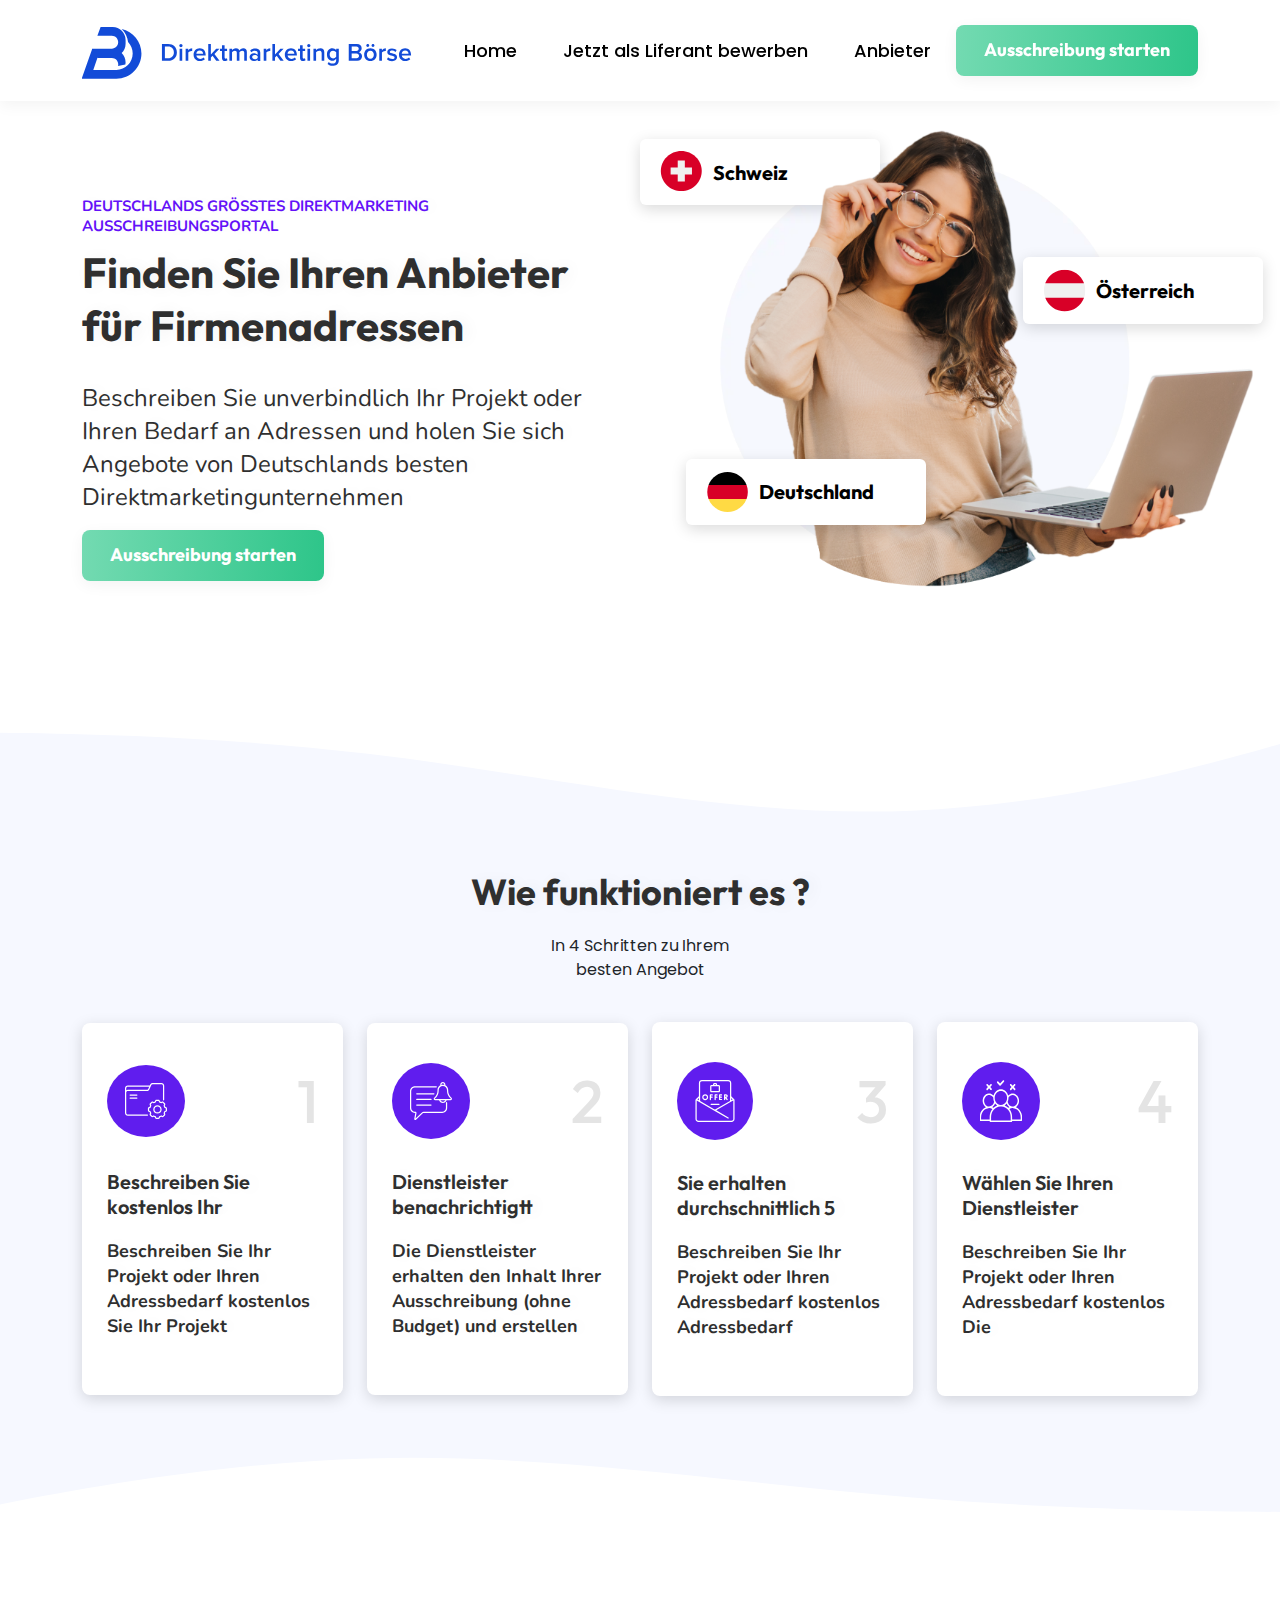
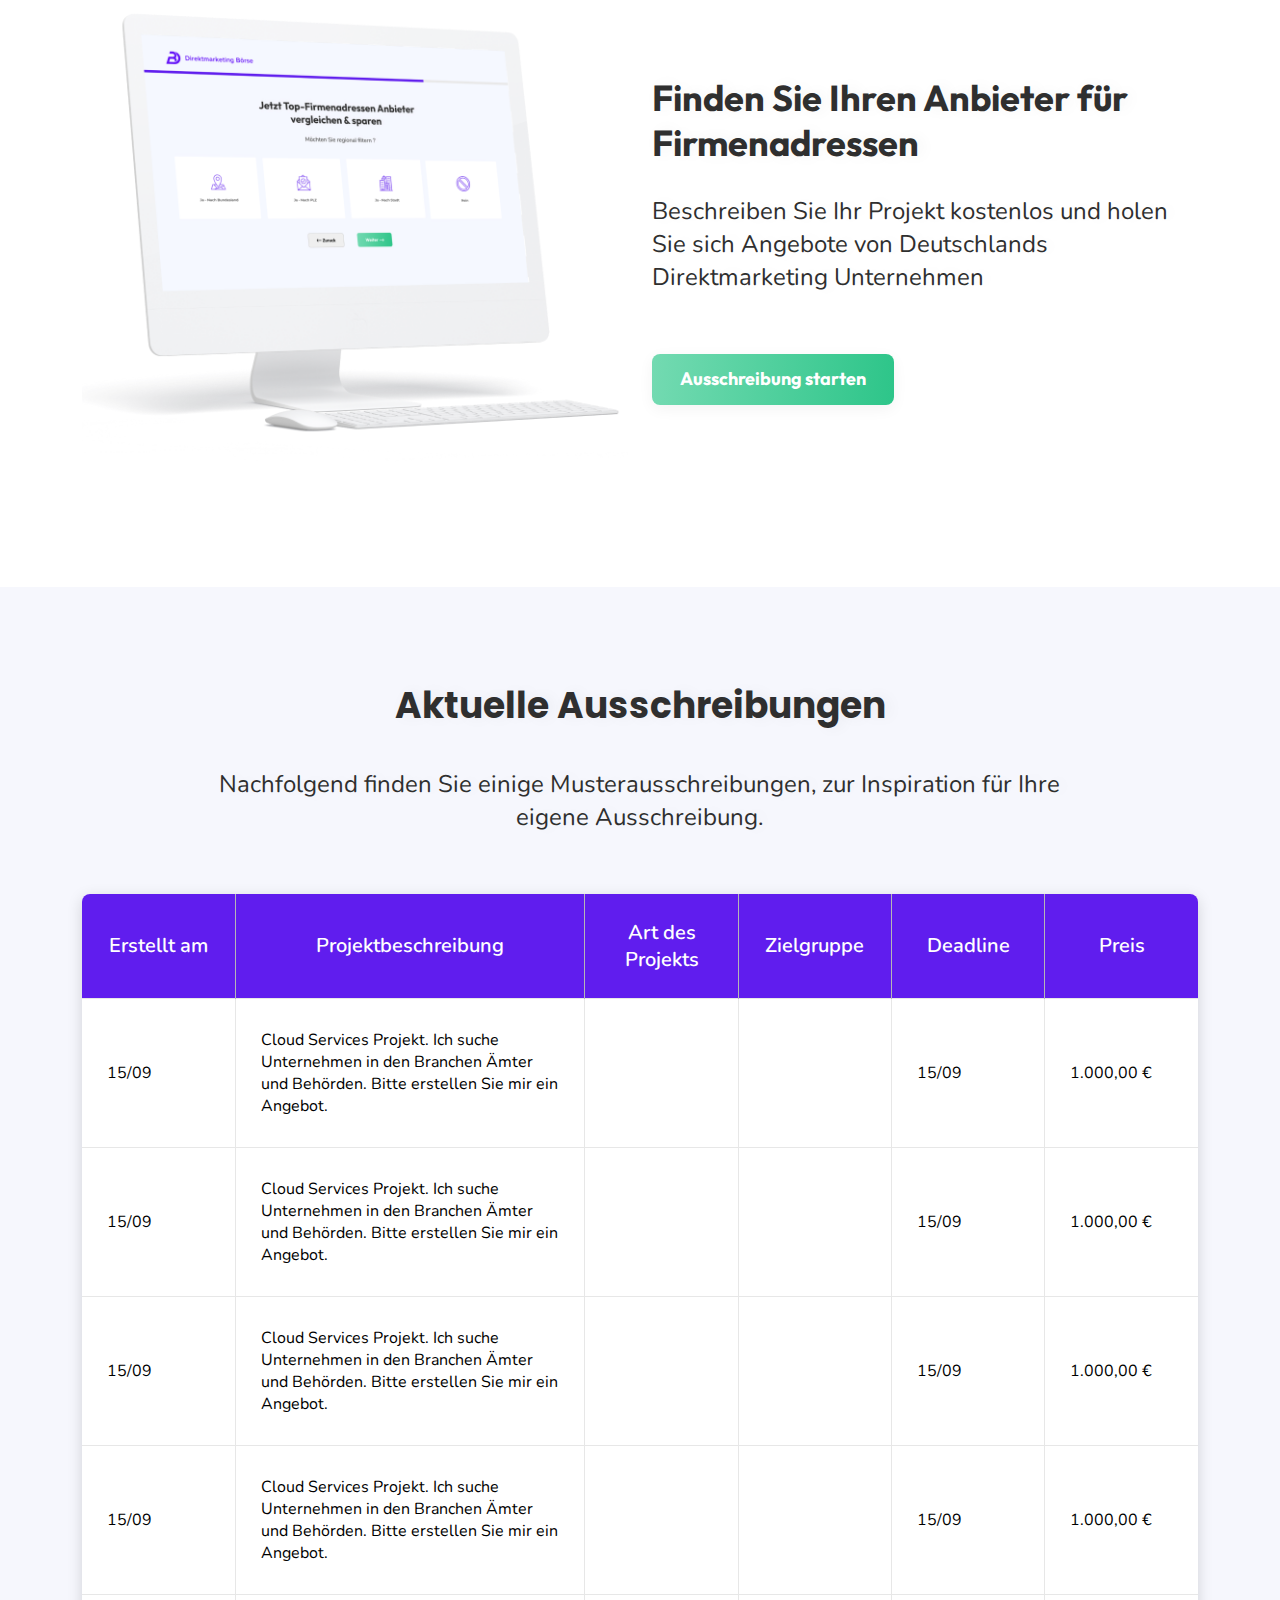
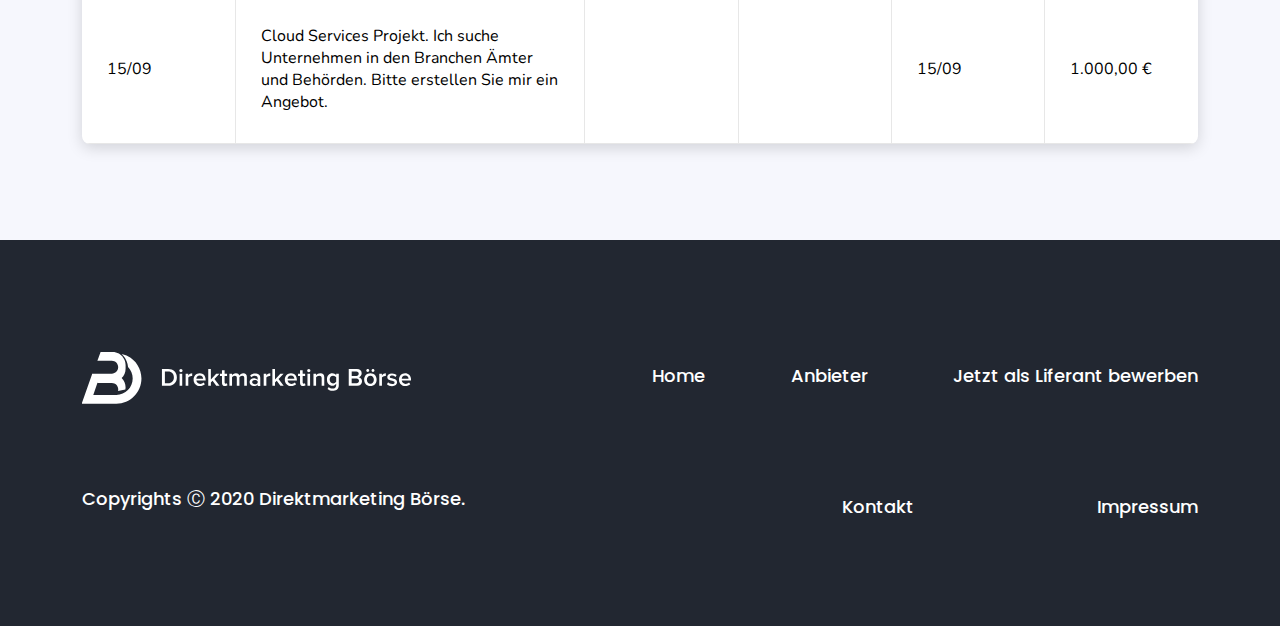
==== commit bdbfeaa9: "adding Table Current tenders in index.html" ====
--- a/index.html
+++ b/index.html
@@ -65,11 +65,11 @@
 
                <!-- Start Home Section -->
 
-               <section id="home" class="pt-5 pb-md-5">
+               <section id="home">
                     <div class="container">
-                         <div class="row py-md-5 pt-5 justify-content-center align-items-center">
+                         <div class="row py-md-5 justify-content-center align-items-center">
                               <div class="col-md-6 pt-5">
-                                   <div class="home-content pt-5">
+                                   <div class="home-content">
                                         <p class="p-special">DEUTSCHLANDS GRÖSSTES DIREKTMARKETING AUSSCHREIBUNGSPORTAL
                                         </p>
                                         <h1 class="home-titel">Finden Sie Ihren Anbieter für
@@ -114,7 +114,7 @@
 
                <!-- Start How Work Section -->
 
-               <section id="how-work" class="mb-5">
+               <section id="how-work">
                     <div class="container">
                          <div class="content text-center">
                               <h2 class="title">Wie funktioniert es ?</h2>
@@ -275,7 +275,7 @@
 
                <!-- Start Find Addresses -->
 
-               <section id="find-addresses" class="pb-5 mb-5">
+               <section id="find-addresses" class="py-5 mb-5">
                     <div class="container">
                          <div class="row justify-content-center align-items-center">
                               <div class="col-md-6">
@@ -296,6 +296,153 @@
                </section>
 
                <!-- End Find Addresses -->
+
+               <!-- Start Current tenders Section -->
+
+               <section id="current-tenders" class="py-5">
+                    <div class="container py-5">
+                         <div class="content-section text-center">
+                              <h2 class="titel">Aktuelle Ausschreibungen</h2>
+                              <p class="desc">Nachfolgend finden Sie einige Musterausschreibungen, zur Inspiration für Ihre eigene Ausschreibung.</p>
+                         </div>                         
+                         <div class="row first justify-content-center align-items-center">
+                              <div class="col-md-12">
+                                   <table>
+                                        <thead>
+                                             <tr>
+                                                  <th>Erstellt am</th>
+                                                  <th>Projektbeschreibung</th>
+                                                  <th>Art des Projekts</th>
+                                                  <th>Zielgruppe</th>
+                                                  <th>Deadline</th>
+                                                  <th class="border-0">Preis</th>
+                                             </tr>
+                                        </thead>
+                                        <tbody>
+                                             <tr>
+                                                  <td>15/09</td>
+                                                  <td>Cloud Services Projekt.
+                                                  Ich suche Unternehmen in den Branchen Ämter und Behörden. Bitte erstellen Sie mir ein Angebot.</td>
+                                                  <td></td>
+                                                  <td></td>
+                                                  <td>15/09</td>
+                                                  <td>1.000,00 €</td>
+                                             </tr>
+                                             <tr>
+                                                  <td>15/09</td>
+                                                  <td>Cloud Services Projekt.
+                                                       Ich suche Unternehmen in den Branchen Ämter und Behörden. Bitte erstellen Sie mir ein Angebot.</td>
+                                                  <td></td>
+                                                  <td></td>
+                                                  <td>15/09</td>
+                                                  <td>1.000,00 €</td>
+                                             </tr>
+                                             <tr>
+                                                  <td>15/09</td>
+                                                  <td>Cloud Services Projekt.
+                                                       Ich suche Unternehmen in den Branchen Ämter und Behörden. Bitte erstellen Sie mir ein Angebot.</td>
+                                                  <td></td>
+                                                  <td></td>
+                                                  <td>15/09</td>
+                                                  <td>1.000,00 €</td>
+                                             </tr>
+                                             <tr>
+                                                  <td>15/09</td>
+                                                  <td>Cloud Services Projekt.
+                                                       Ich suche Unternehmen in den Branchen Ämter und Behörden. Bitte erstellen Sie mir ein Angebot.</td>
+                                                  <td></td>
+                                                  <td></td>
+                                                  <td>15/09</td>
+                                                  <td>1.000,00 €</td>
+                                             </tr>
+                                             <tr>
+                                                  <td>15/09</td>
+                                                  <td>Cloud Services Projekt.
+                                                       Ich suche Unternehmen in den Branchen Ämter und Behörden. Bitte erstellen Sie mir ein Angebot.</td>
+                                                  <td></td>
+                                                  <td></td>
+                                                  <td>15/09</td>
+                                                  <td>1.000,00 €</td>
+                                             </tr>
+                                        </tbody>
+                                   </table>
+                              </div>    
+                         </div>
+                         <div class="row two justify-content-center align-items-center">
+                              <div class="col-md-12">
+                                   <table>
+                                        <thead>
+                                             <tr>
+                                                  <th>Erstellt am <br>
+                                                       Zielgruppe <br>
+                                                       Art des Projekts
+                                                  </th>
+                                                  <th>Projektbeschreibung <br>
+                                                       Deadline <br>
+                                                       Preis
+                                                  </th>
+                                             </tr>
+                                        </thead>
+                                        <tbody>
+                                             <tr>
+                                                  <td>15/09</td>
+                                                  <td>Cloud Services Projekt.
+                                                       Ich suche Unternehmen in den Branchen Ämter und Behörden. Bitte erstellen Sie mir ein Angebot.
+                                                       <div class="table-resp">
+                                                            <span>15/09</span>
+                                                            <span>1.000,00 €</span>
+                                                       </div>
+                                                  </td>
+                                             </tr>
+                                             <tr>
+                                                  <td>15/09</td>
+                                                  <td>Cloud Services Projekt.
+                                                       Ich suche Unternehmen in den Branchen Ämter und Behörden. Bitte erstellen Sie mir ein Angebot.
+                                                       <div class="table-resp">
+                                                            <span>15/09</span>
+                                                            <span>1.000,00 €</span>
+                                                       </div>
+                                                  </td>
+                                             </tr>
+                                             <tr>
+                                                  <td>15/09</td>
+                                                  <td>Cloud Services Projekt.
+                                                       Ich suche Unternehmen in den Branchen Ämter und Behörden. Bitte erstellen Sie mir ein Angebot.
+                                                       <div class="table-resp">
+                                                            <span>15/09</span>
+                                                            <span>1.000,00 €</span>
+                                                       </div>
+                                                  </td>
+                                             </tr>
+                                             <tr>
+                                                  <td>15/09</td>
+                                                  <td>Cloud Services Projekt.
+                                                       Ich suche Unternehmen in den Branchen Ämter und Behörden. Bitte erstellen Sie mir ein Angebot.
+                                                       <div class="table-resp">
+                                                            <span>15/09</span>
+                                                            <span>1.000,00 €</span>
+                                                       </div>
+                                                  </td>
+                                             </tr>
+                                             <tr>
+                                                  <td>15/09</td>
+                                                  <td>Cloud Services Projekt.
+                                                       Ich suche Unternehmen in den Branchen Ämter und Behörden. Bitte erstellen Sie mir ein Angebot.
+                                                       <div class="table-resp">
+                                                            <span>15/09</span>
+                                                            <span>1.000,00 €</span>
+                                                       </div>
+                                                  </td>
+                                             </tr>
+                                        </tbody>
+                                   </table>
+                              </div>
+                         </div>
+                    </div>
+               </section>
+
+               <!-- End Current tenders Section -->
+
 
           </main>
           <!-- End Main -->
--- a/css/style.css
+++ b/css/style.css
@@ -132,6 +132,14 @@
 /* End Footer Style */
 
 /* Start Home Section in Index.html */
+#home {
+     padding: 50px 0 60px;
+}
+
+.home-content {
+     padding-top: 50px;
+}
+
 #home .home-content .p-special {
      font-family: Nunito;
      font-weight: bold;
@@ -290,6 +298,8 @@
 
 /* End How Work Section in index.htnl */
 
+/* ############################################################################################ */
+
 /* Start Find Addresses Section in index.htnl */
 
 #find-addresses .content-section .desc {
@@ -302,10 +312,121 @@
      text-shadow: 5px 0px 15px rgba(0, 0, 0, 0.05);
 }
 
+
 /* End Find Addresses Section in index.htnl */
 
-
-
+/* ############################################################################################ */
+
+/* Start Current Tenders Section in index.htnl */
+#current-tenders {
+     background: #F6F7FD;
+}
+
+#current-tenders .content-section .titel {
+     font-weight: 700;
+     font-size: 36px;
+     line-height: 45px;
+     color: #2F2F2F;
+     text-shadow: 5px 0px 15px rgba(0, 0, 0, 0.05);
+     margin-bottom: 40px;
+}
+
+#current-tenders .content-section .desc {
+     font-family: Nunito;
+     font-size: 24px;
+     line-height: 33px;
+     color: #2F2F2F;
+     text-shadow: 5px 0px 15px rgba(0, 0, 0, 0.05);
+     width: 80%;
+     margin: 0 auto 60px;
+}
+
+#current-tenders table {
+     background: #FFFFFF;
+     box-shadow: 0px 4px 15px rgba(0, 0, 0, 0.15);
+     border-radius: 8px;
+     overflow: hidden;
+}
+
+#current-tenders .row.two {
+     display: none;
+}
+
+#current-tenders table thead tr {
+     background-color: #601DEE;
+     border-radius: 8px 8px 0px 0px;
+}
+
+#current-tenders table thead tr th {
+     font-family: Nunito;
+     font-weight: 700;
+     font-size: 20px;
+     line-height: 27px;
+     color: #FFFFFF;
+     border-right: 1px solid #B6B6B6;
+     padding: 25px;
+     text-align: center;
+     font-weight: 600;
+
+}
+
+#current-tenders .row.two table thead tr th {
+     text-align: left;
+     padding: 20px 16px;
+     font-size: 16px;
+     line-height: 22px;
+     font-weight: 600;
+}
+
+#current-tenders .row.two table .table-resp span {
+     display: block;
+     padding: 15px 0;
+     font-size: 16px;
+     line-height: 22px;
+     color: #000000;
+     border-top: 1px solid #E7E7E7;
+     margin: 10px 0;
+}
+
+#current-tenders .row.two table tbody tr td {
+     padding: 15px 16px;
+
+}
+
+#current-tenders table thead tr:last-child {
+     border-right: none;
+}
+
+#current-tenders table tbody tr td {
+     border: 1px solid #E7E7E7;
+     padding: 30px 25px;
+     width: 153.3px;
+     font-family: Nunito;
+     font-size: 16px;
+     line-height: 22px;
+     color: #000000;
+     font-weight: 400;
+}
+
+#current-tenders .row.two table tbody tr td {
+     width: 50%;
+}
+
+#current-tenders table tbody tr td:nth-child(2) {
+     width: 350px;
+}
+
+#current-tenders table tbody tr td:last-child {
+     border-right: none;
+}
+
+#current-tenders table tbody tr td:first-child {
+     border-left: none;
+}
+
+/* End Current Tenders Section in index.htnl */
+
+/* ############################################################################################ */
 
 
 /* Media Query In All Devices */
@@ -394,6 +515,10 @@
           text-align: center;
      }
 
+     #home {
+          padding: 70px 0 0 0;
+     }
+
      #home .home-flags .flag-item {
           width: 200px;
      }
@@ -401,6 +526,20 @@
      #home .home-flags .flag-item.two {
           top: 37%;
           right: -14px;
+     }
+
+     .home-content {
+          padding: 0;
+     }
+
+     #home .home-content .home-titel {
+          font-size: 32px;
+          line-height: 40px;
+     }
+
+     #home .home-content .desc {
+          font-size: 20px;
+          line-height: 27px;
      }
 
      #home .home-img .girl-img {
@@ -425,11 +564,43 @@
           padding: 8px;
      }
 
+     .title {
+          font-size: 28px;
+          line-height: 35px;
+     }
+
+     #find-addresses .content-section .desc {
+          font-size: 18px;
+          line-height: 25px;
+          margin: 30px 0 30px;
+     }
+
 
      #home .home-flags .flag-item.three {
           bottom: 11px;
           left: 35px;
           z-index: 5;
+     }
+
+     #current-tenders .content-section .titel {
+          font-size: 20px;
+          line-height: 25px;
+          margin-bottom: 20px;
+     }
+
+     #current-tenders .content-section .desc {
+          width: 100%;
+          font-size: 16px;
+          line-height: 22px;
+          margin: 0 auto 40px;
+     }
+
+     .row.first {
+          display: none;
+     }
+
+     #current-tenders .row.two {
+          display: block;
      }
 }
 
@@ -466,6 +637,7 @@
           flex-direction: column;
      }
 
+
      #home .row .col-md-6:nth-child(1) {
           order: 2;
           padding-top: 0;
@@ -489,6 +661,7 @@
      #find-addresses .content-section .desc {
           font-size: 16px;
           line-height: 22px;
+          margin: 30px 0 30px;
      }
 
 
@@ -520,6 +693,10 @@
      #footer .row:last-child .col-md-8 p {
           font-size: 14px;
           line-height: 21px;
+     }
+
+     #home {
+          padding: 50px 0 20px;
      }
 
      #home .home-flags .flag-item {
@@ -542,6 +719,7 @@
           top: 24%;
           right: 2px;
           z-index: 5;
+          width: 140px;
      }
 
 
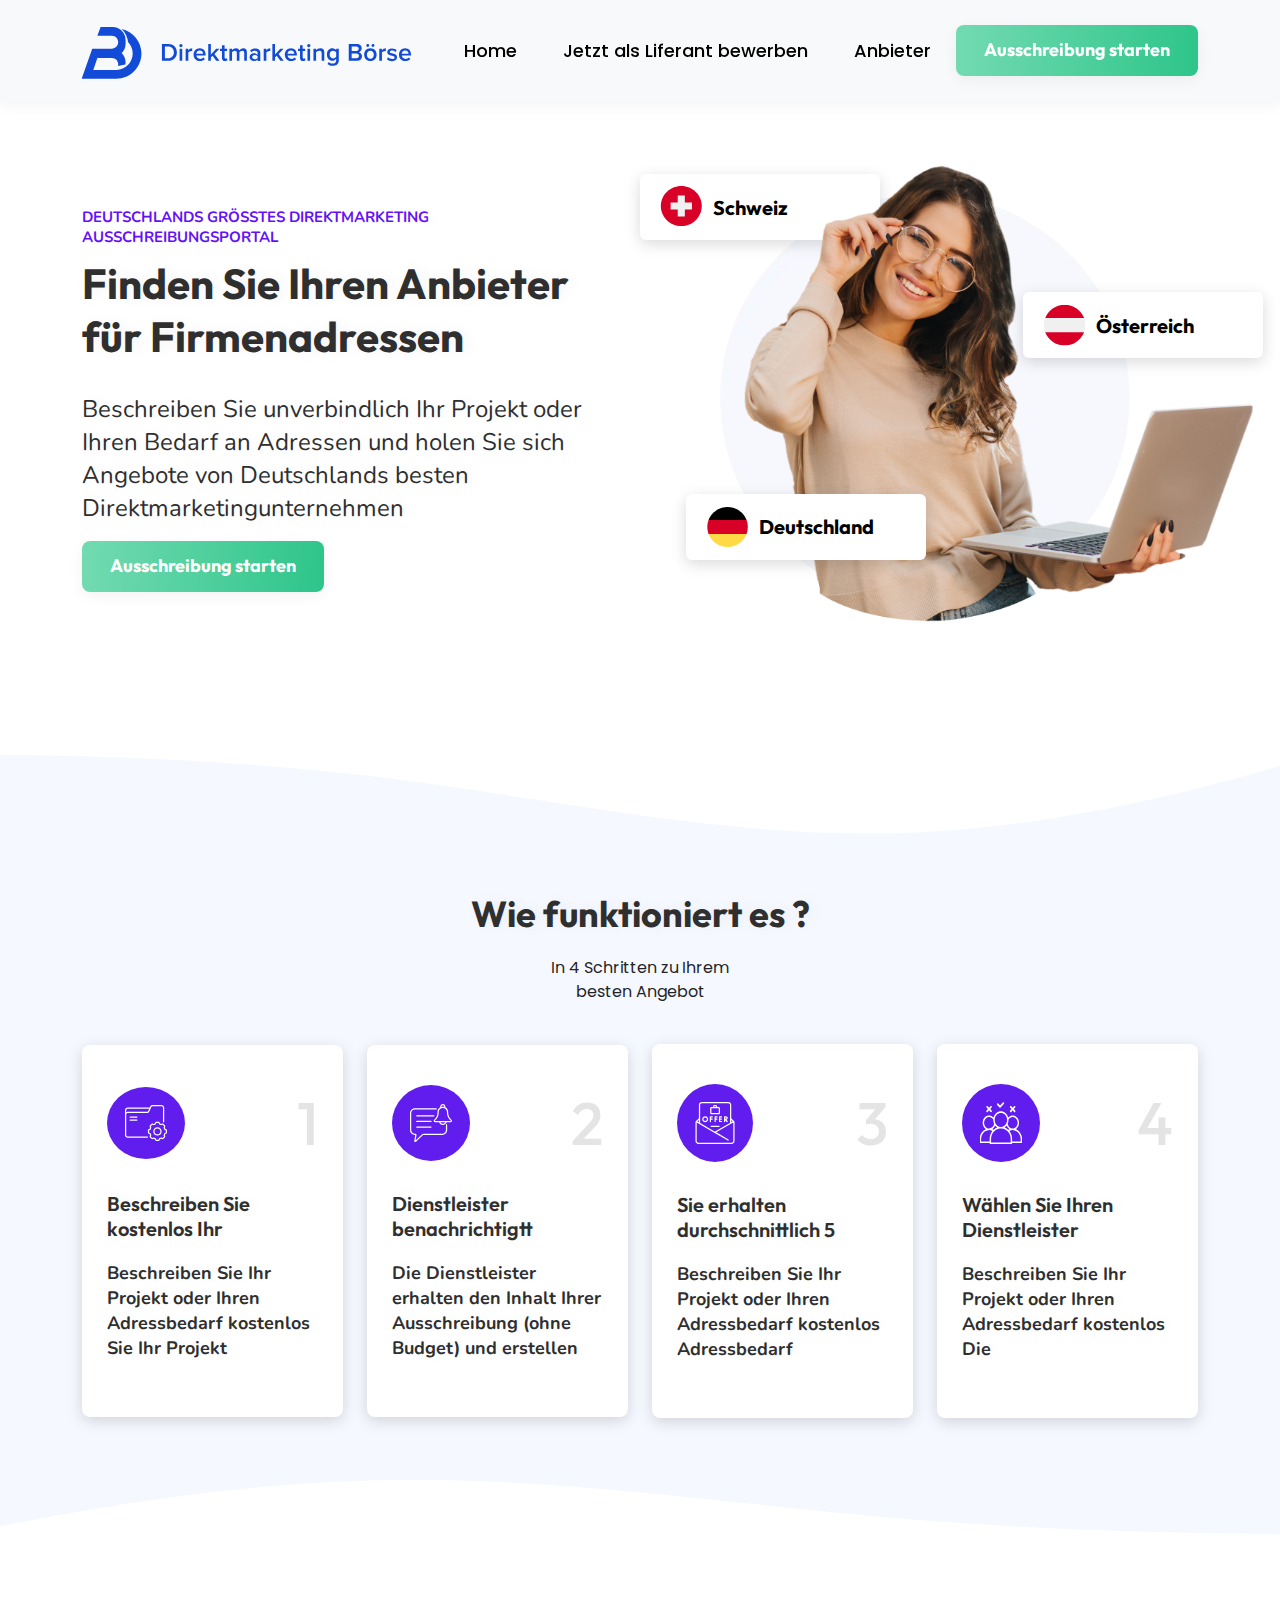
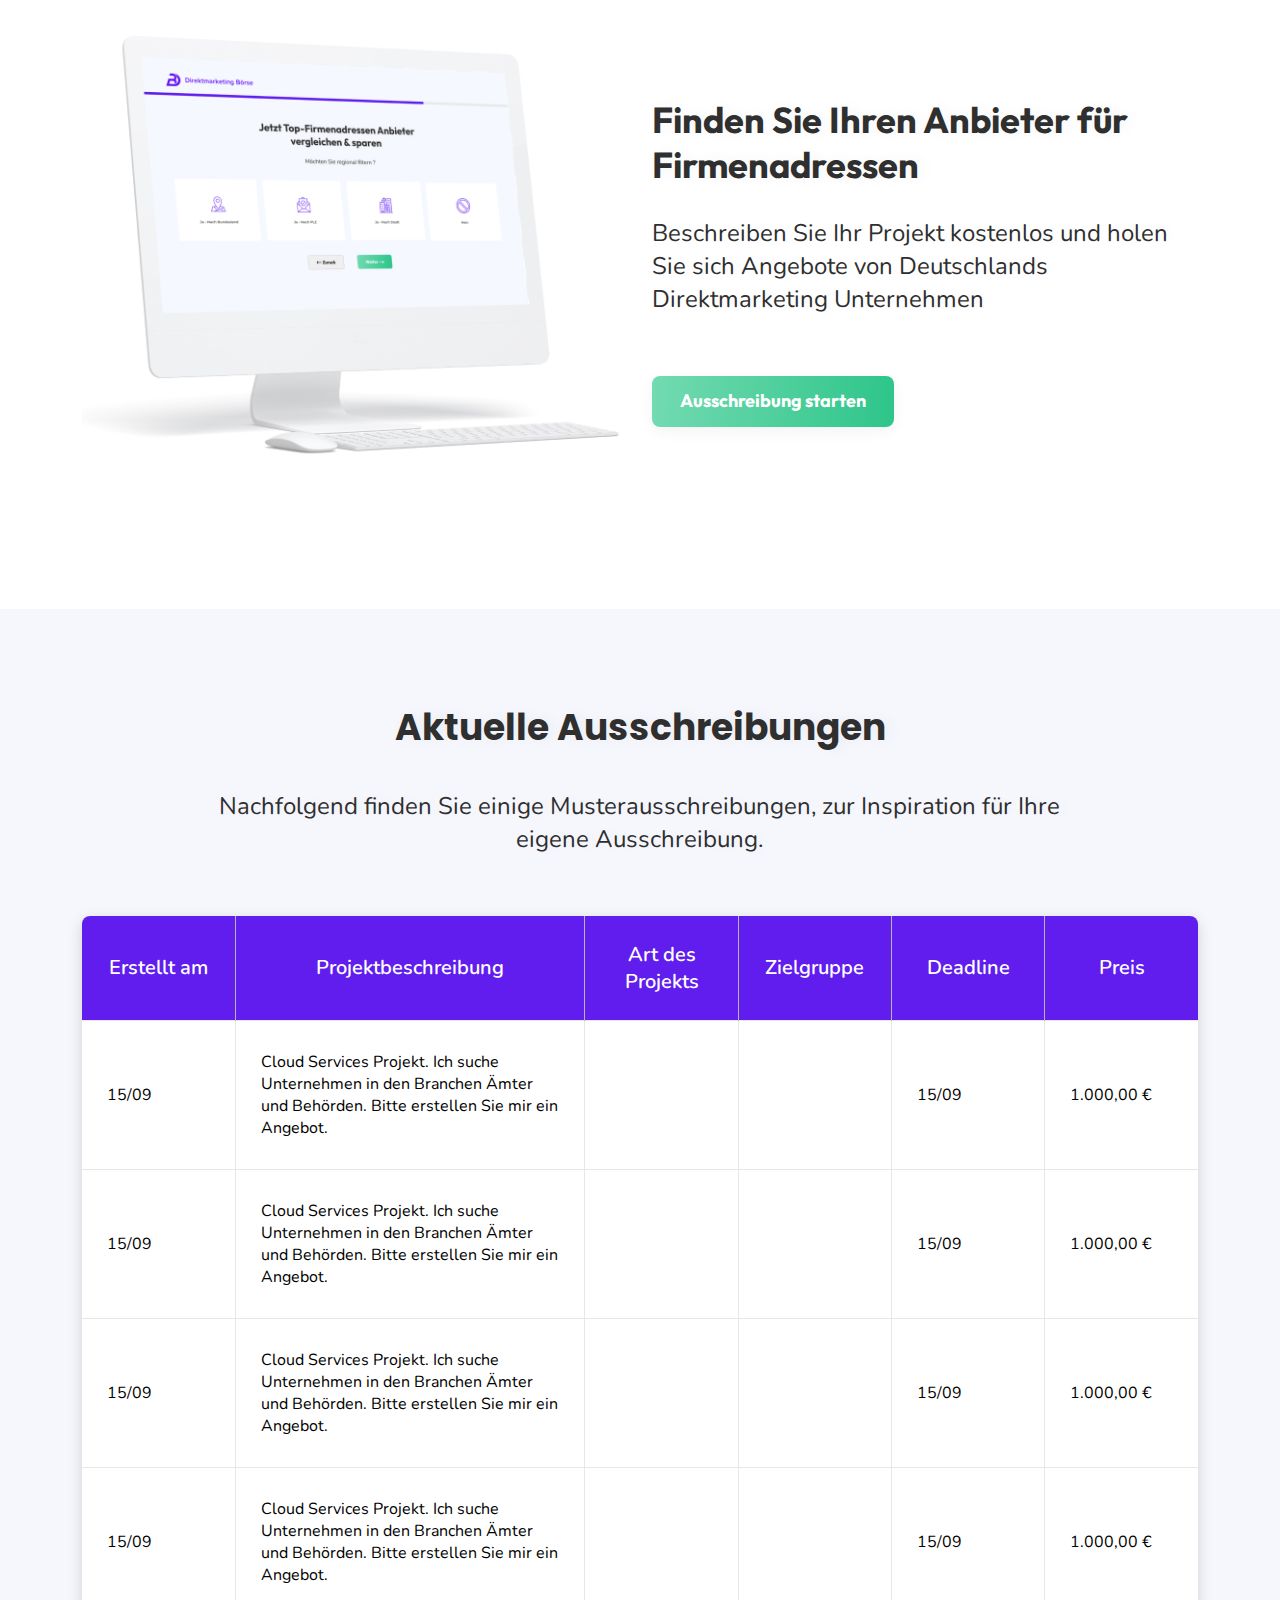
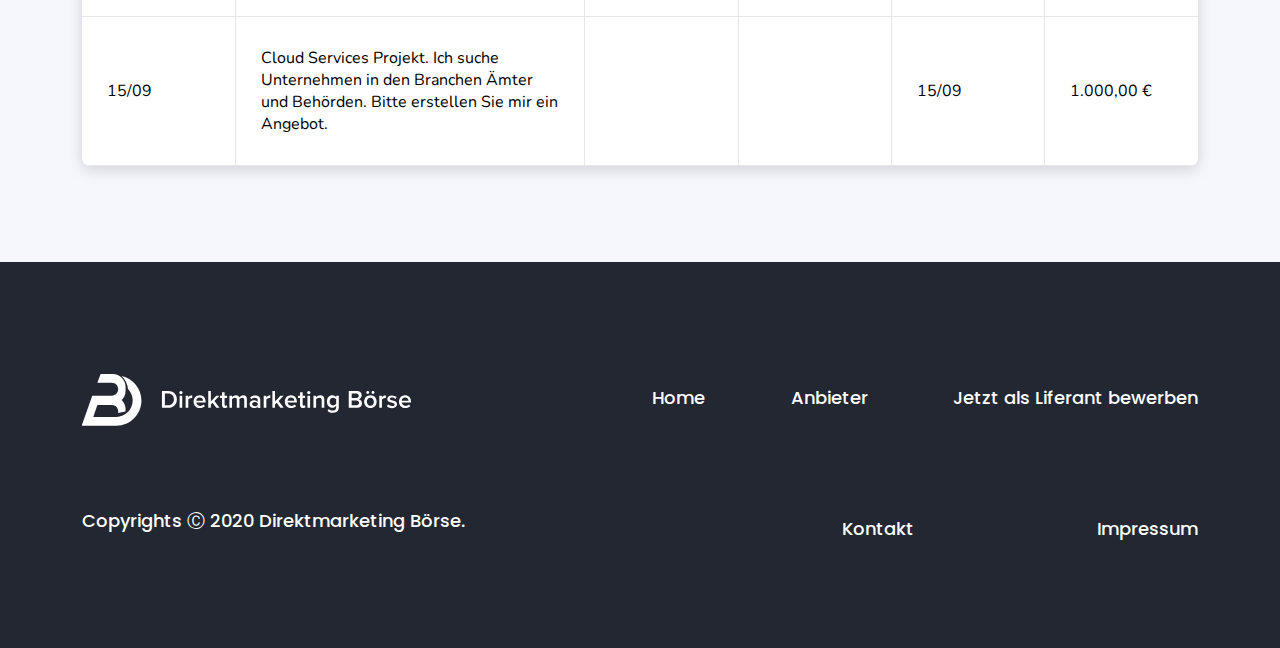
==== commit e8e7d43e: "Test Step in tendering.html" ====
--- a/index.html
+++ b/index.html
@@ -12,6 +12,7 @@
           <!-- Bootstrap Css -->
           <link rel="stylesheet" href="css/bootstrap.min.css">
 
+          <!-- Owl Carousel Css -->
           <link rel="stylesheet" href="css/owl.carousel/owl.carousel.min.css">
           <link rel="stylesheet" href="css/owl.carousel/owl.theme.default.min.css">
 
@@ -25,7 +26,7 @@
      <body>
 
           <!-- Start Navbar Home Page -->
-          <nav class="navbar navbar-expand-lg position-fixed w-100">
+          <nav class="navbar bg-light navbar-expand-lg position-fixed w-100">
                <div class="container">
                     <a class="navbar-brand" href="#">
                          <img src="assets/Logos/Logo 1.svg" alt="Logo img" width="100%" height="100%">
@@ -51,7 +52,7 @@
                     </div>
                     <div class="tendering">
                          <button class="btn-tendering">
-                              <a href="#">Ausschreibung starten</a>
+                              <a href="pages/tendering.html">Ausschreibung starten</a>
                          </button>
                     </div>
                </div>
@@ -78,11 +79,11 @@
                                              Adressen und holen Sie sich Angebote von Deutschlands
                                              besten Direktmarketingunternehmen</p>
                                         <button class="btn-tendering">
-                                             <a href="#">Ausschreibung starten</a>
+                                             <a href="pages/tendering.html">Ausschreibung starten</a>
                                         </button>
                                    </div>
                               </div>
-                              <div class="col-md-6 position-relative text-center">
+                              <div class="col-md-6 position-relative text-center mt-5">
                                    <div class="home-flags">
                                         <div class="flag-item one">
                                              <img src="assets/icons/switzerland.svg" alt="switzerland flag"
@@ -287,7 +288,7 @@
                                         <p class="desc">Beschreiben Sie Ihr Projekt kostenlos und holen Sie sich
                                              Angebote von Deutschlands Direktmarketing Unternehmen</p>
                                         <button class="btn-tendering">
-                                             <a href="#">Ausschreibung starten</a>
+                                             <a href="pages/tendering.html">Ausschreibung starten</a>
                                         </button>
                                    </div>
                               </div>
--- a/css/style.css
+++ b/css/style.css
@@ -5,6 +5,10 @@
 body {
      font-family: 'Poppins', 'Outfit', sans-serif;
      background-color: #FFF;
+}
+
+body#tendering {
+     background: #F6F8FF;
 }
 
 .btn-tendering {
@@ -41,7 +45,7 @@
 /* Start Nav Bar Styles */
 .navbar {
      box-shadow: 0px 4px 15px rgba(0, 0, 0, 0.05);
-     background-color: #fff;
+     background-color: #F6F8FF;
      z-index: 9999;
 }
 
@@ -428,6 +432,137 @@
 
 /* ############################################################################################ */
 
+/* Start tendering Style*/
+#steps .titel {
+     font-family: Outfit;
+     font-weight: 700;
+     font-size: 42px;
+     line-height: 53px;
+     text-align: center;
+     color: #2F2F2F;
+     text-shadow: 5px 0px 15px rgba(0, 0, 0, 0.05);
+     width: 80%;
+     margin: 0 auto 40px;
+}
+
+#steps .desc {
+     font-family: Nunito;
+     font-size: 24px;
+     line-height: 33px;
+     text-align: center;
+     color: #2F2F2F;
+     text-shadow: 5px 0px 15px rgba(0, 0, 0, 0.05);
+     width: 50%;
+     margin: 0 auto 60px;
+}
+
+#steps #step1 .radio {
+     background: #FFFFFF;
+     box-shadow: 0px 4px 15px rgba(0, 0, 0, 0.15);
+     border-radius: 8px;
+     transition: all 0.4s;
+}
+
+#steps .progress {
+     width: 100%;
+     position: fixed;
+     top: 101px;
+     left: 0;
+     background-color: #E9E9E9;
+     border-radius: 0;
+     height: 10px;
+     padding: 0;
+}
+
+#steps .progress .progress-bar {
+     display: block;
+     width: 16.6%;
+     background-color: #601DEE;
+}
+
+#steps #step1 .radio input[type="radio"] {
+     display: none;
+}
+
+#step1 .radio input[type="radio"]:checked+label {
+     border: 2px solid #601DEE;
+     border-radius: 8px;
+
+}
+
+#steps #step1 .radio span {
+     padding: 37px 25px;
+     font-family: Outfit;
+     font-weight: 700;
+     font-size: 28px;
+     line-height: 25px;
+     color: #2F2F2F;
+     text-shadow: 5px 0px 15px rgba(0, 0, 0, 0.05);
+     display: block;
+}
+
+#steps #step2 {
+     display: none;
+}
+
+#step2 #form-industry {
+     margin-bottom: 60px;
+}
+
+#step2 #form-industry input {
+     background: #FFFFFF;
+     border: 1px solid #B6B6B6;
+     box-sizing: border-box;
+     outline: none;
+     border-radius: 35px;
+     width: 100%;
+     padding: 18px;
+     font-size: 20px;
+     font-weight: 500;
+     color: #414141;
+     line-height: 23px;
+}
+
+#step2 #form-industry input::placeholder {
+     font-family: Outfit;
+     font-size: 18px;
+     line-height: 23px;
+     text-transform: capitalize;
+     color: #B6B6B6;
+}
+
+.btns .back-btn, .btns .next-btn {
+     border-radius: 8px;
+     font-family: Outfit;
+     font-weight: bold;
+     font-size: 18px;
+     line-height: 23px;
+     padding: 16px 30px;
+     border: none;
+
+}
+
+.btns .back-btn {
+     background: #EFEFEF;
+     border: 1px solid #B6B6B6;
+     color: #000000;
+     margin-right: 30px;
+}
+
+.btns .next-btn {
+     color: #FFFFFF;
+     margin-left: 30px;
+     background: linear-gradient(93.46deg, #76DBB3 -4.05%, #2DC589 100.8%);
+}
+
+#step3 {
+     display: none;
+}
+
+/* End tendering Style*/
+
+
+/* ############################################################################################ */
 
 /* Media Query In All Devices */
 
@@ -612,6 +747,10 @@
           line-height: 25px;
      }
 
+     .navbar {
+          padding: 17px 0;
+     }
+
      .navbar .navbar-brand {
           width: 55%;
      }
@@ -664,12 +803,15 @@
           margin: 30px 0 30px;
      }
 
-
 }
 
 @media (max-width: 575.98px) {
      .container {
           padding: 0;
+     }
+
+     .navbar {
+          padding: 14px 0;
      }
 
      #footer .row.first .col-md-6:nth-child(1) {
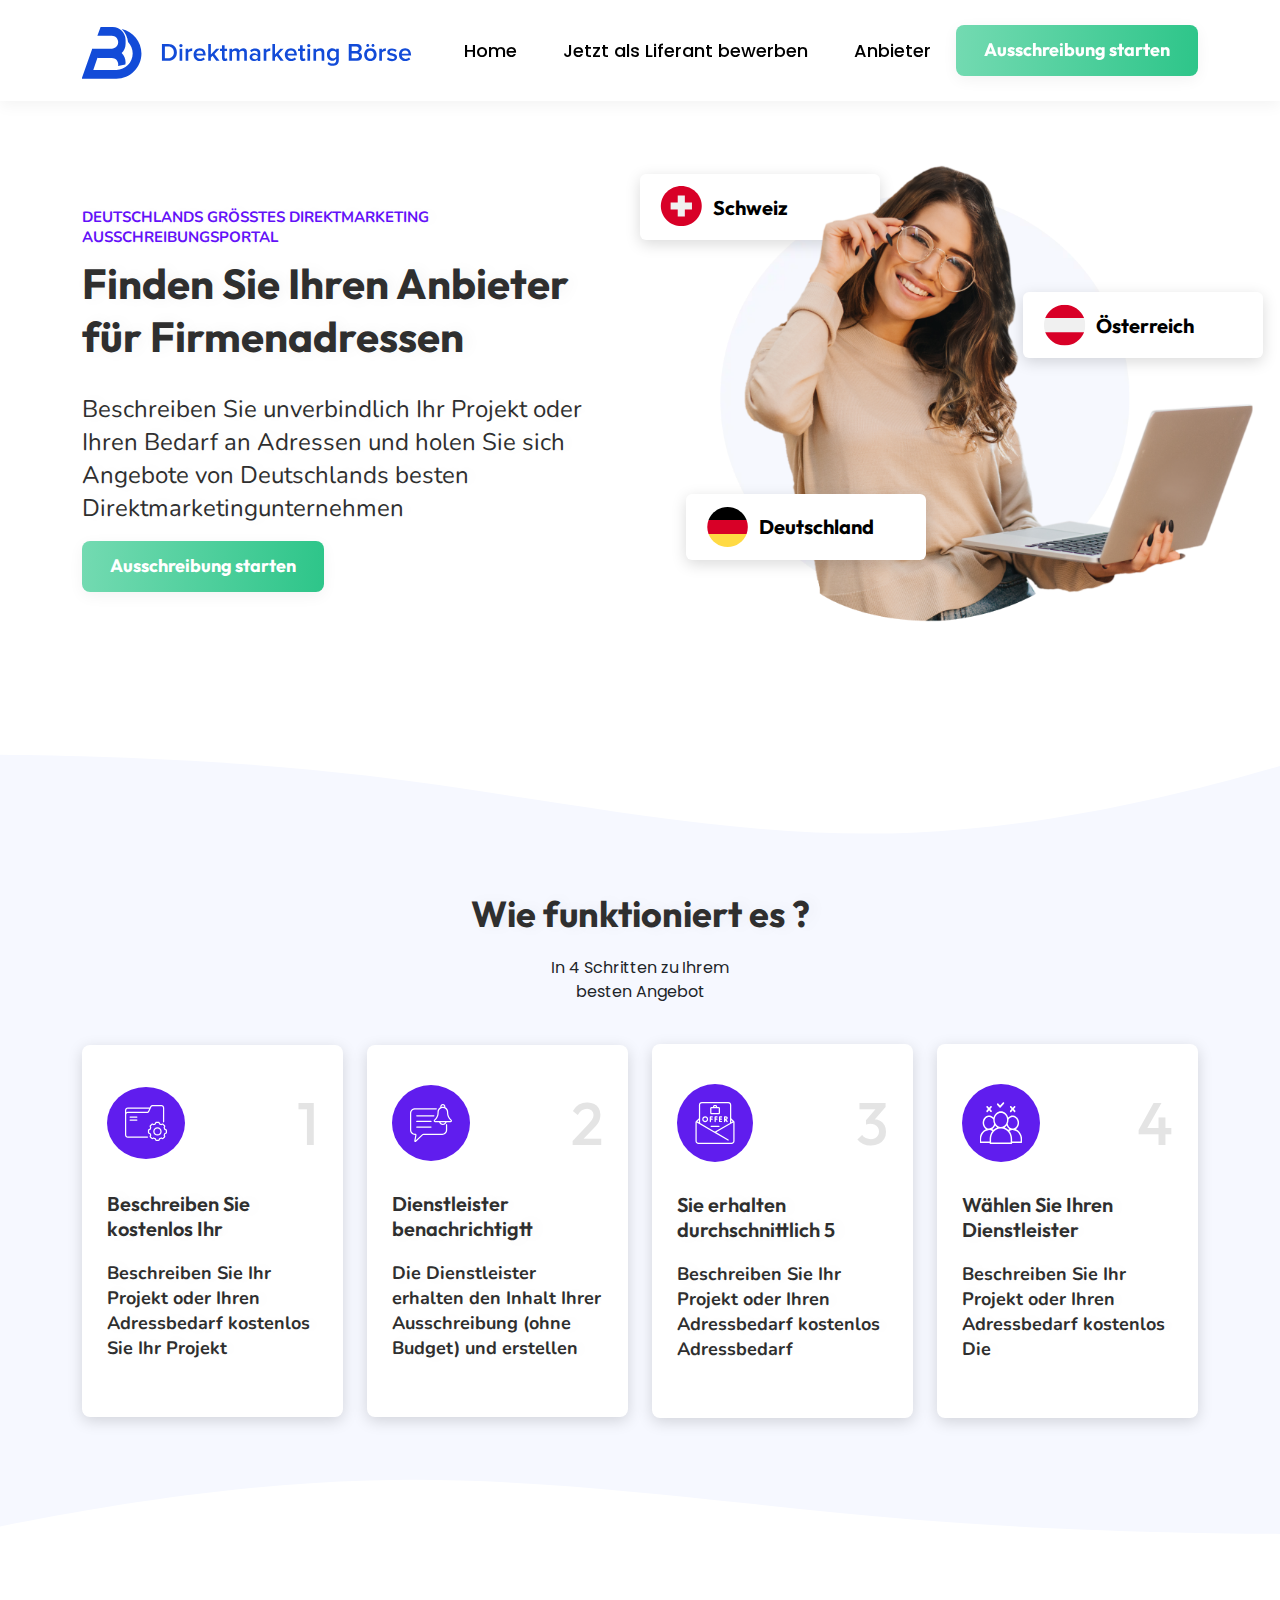
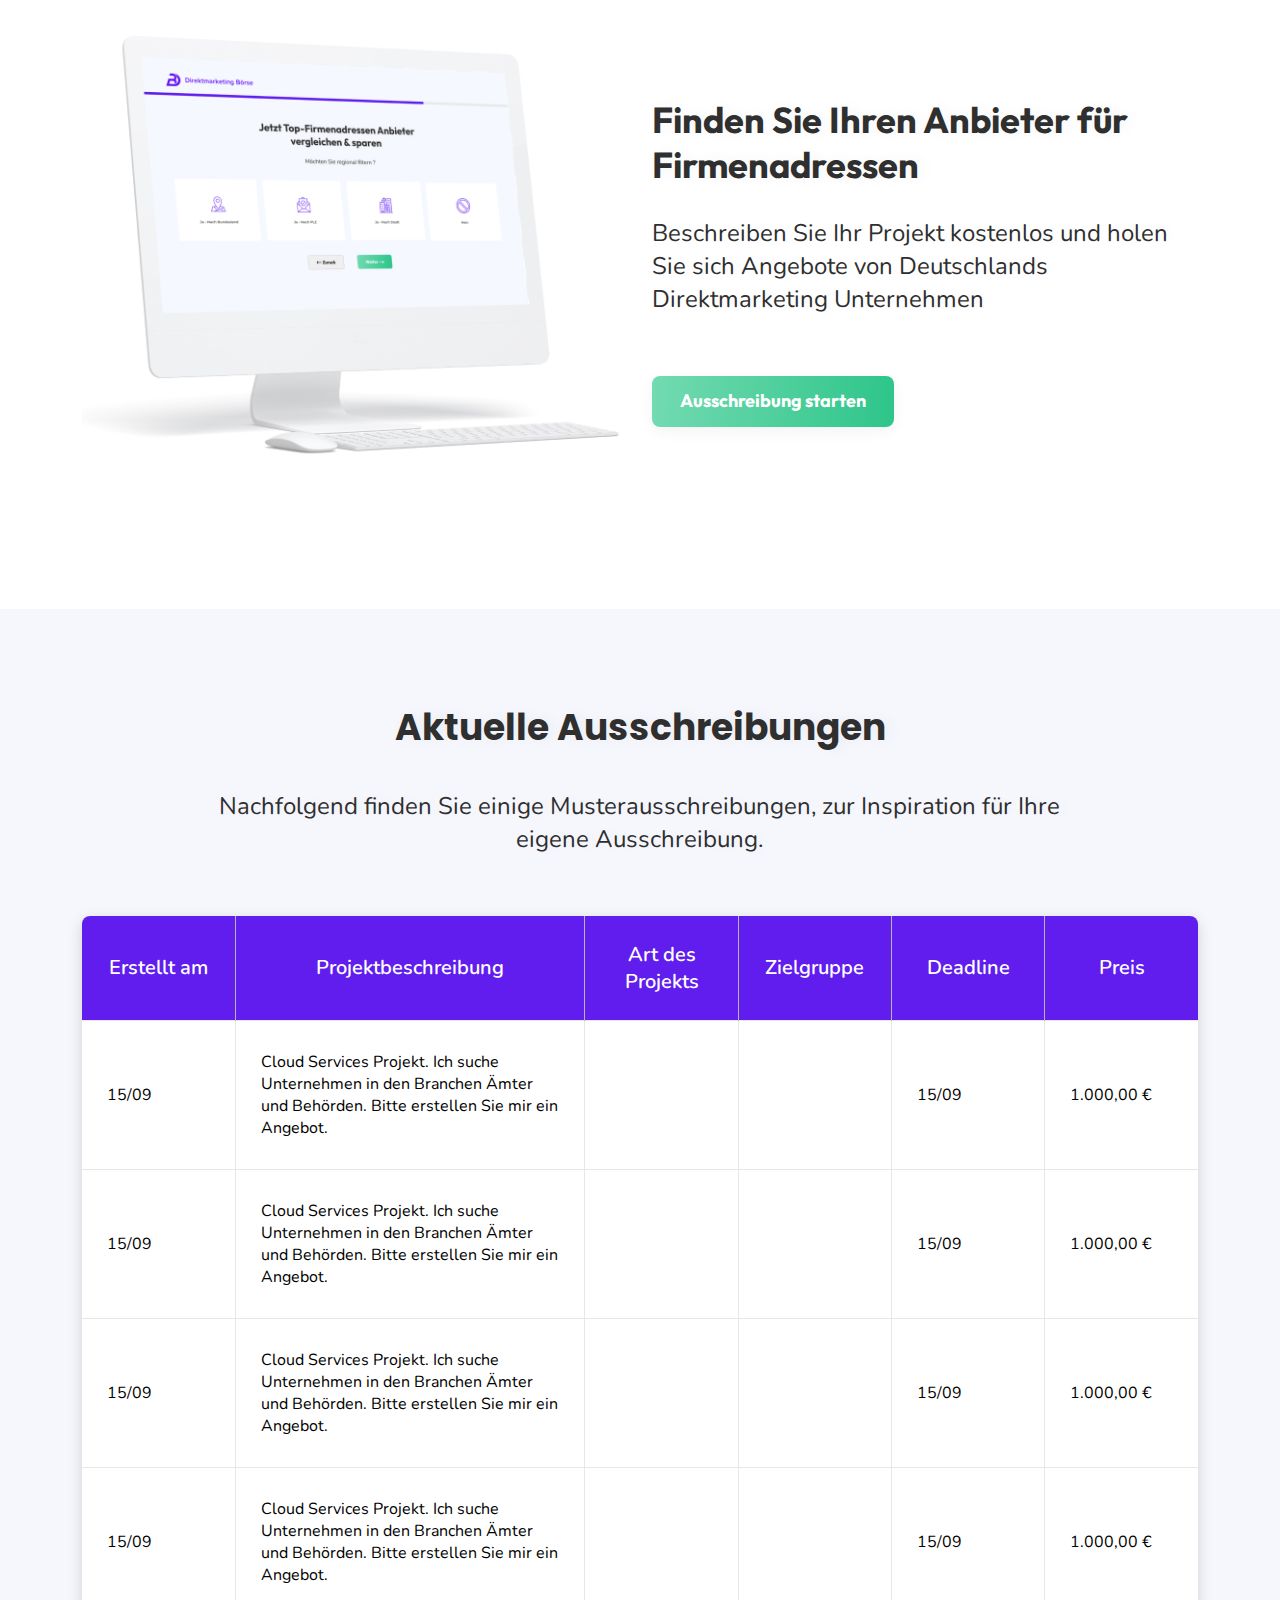
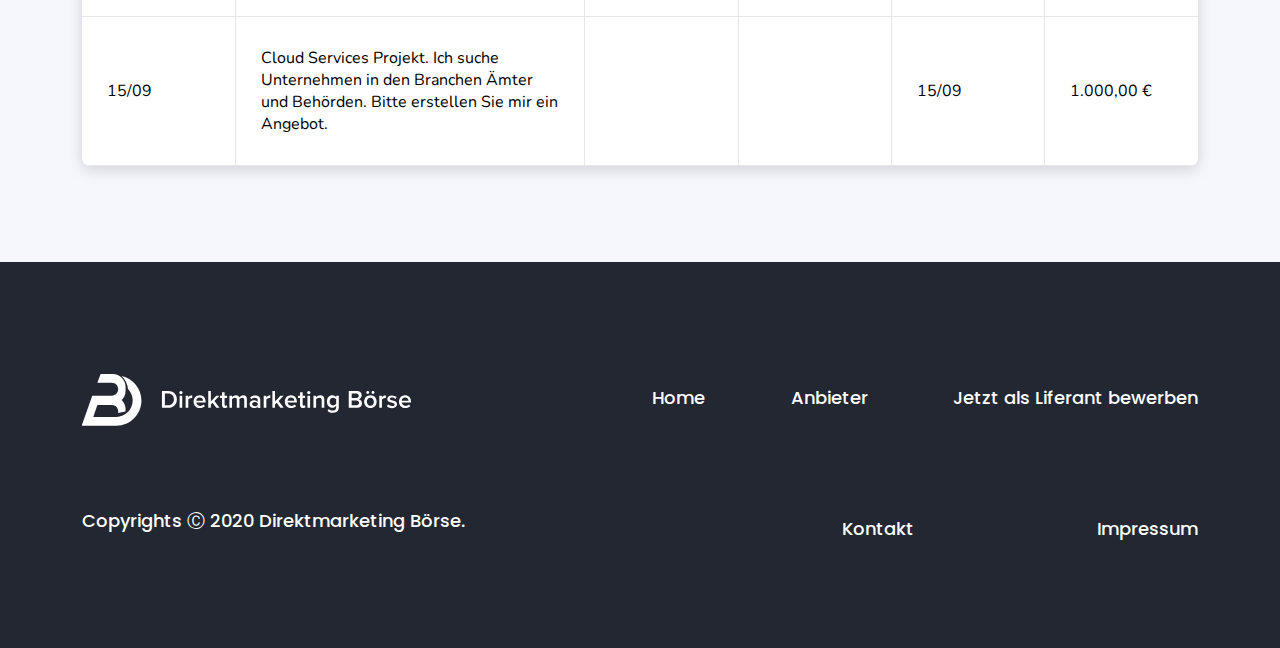
==== commit f348ed79: "Step in tendering.html" ====
--- a/index.html
+++ b/index.html
@@ -26,7 +26,7 @@
      <body>
 
           <!-- Start Navbar Home Page -->
-          <nav class="navbar bg-light navbar-expand-lg position-fixed w-100">
+          <nav class="navbar bg-white navbar-expand-lg position-fixed w-100">
                <div class="container">
                     <a class="navbar-brand" href="#">
                          <img src="assets/Logos/Logo 1.svg" alt="Logo img" width="100%" height="100%">
--- a/css/style.css
+++ b/css/style.css
@@ -350,6 +350,7 @@
      box-shadow: 0px 4px 15px rgba(0, 0, 0, 0.15);
      border-radius: 8px;
      overflow: hidden;
+     width: 100%;
 }
 
 #current-tenders .row.two {
@@ -463,6 +464,13 @@
      transition: all 0.4s;
 }
 
+.none {
+     display: flex;
+     flex-direction: column;
+     justify-content: space-between;
+     align-items: center;
+}
+
 #steps .progress {
      width: 100%;
      position: fixed;
@@ -484,6 +492,10 @@
      display: none;
 }
 
+#steps #step1 .radio label, .none {
+     cursor: pointer;
+}
+
 #step1 .radio input[type="radio"]:checked+label {
      border: 2px solid #601DEE;
      border-radius: 8px;
@@ -501,15 +513,15 @@
      display: block;
 }
 
-#steps #step2 {
+#steps #step2, #steps #step4 {
      display: none;
 }
 
-#step2 #form-industry {
+#steps form {
      margin-bottom: 60px;
 }
 
-#step2 #form-industry input {
+#steps input {
      background: #FFFFFF;
      border: 1px solid #B6B6B6;
      box-sizing: border-box;
@@ -523,7 +535,7 @@
      line-height: 23px;
 }
 
-#step2 #form-industry input::placeholder {
+#steps input::placeholder {
      font-family: Outfit;
      font-size: 18px;
      line-height: 23px;
@@ -555,8 +567,45 @@
      background: linear-gradient(93.46deg, #76DBB3 -4.05%, #2DC589 100.8%);
 }
 
-#step3 {
+#step3, #step5, #step6 {
      display: none;
+}
+
+#step3 .radio {
+     background: #FFFFFF;
+     border-radius: 4px;
+     text-align: center;
+     padding: 60px 0;
+}
+
+#step3 .radio label {
+     display: flex;
+     flex-direction: column;
+     align-items: center;
+     justify-content: space-between;
+}
+
+#step3 .radio input[type="radio"] {
+     display: none;
+}
+
+#step3 .radio span {
+     display: block;
+     margin-top: 30px;
+     font-family: Nunito;
+     font-weight: 600;
+     font-size: 20px;
+     line-height: 27px;
+     text-transform: capitalize;
+     color: #4D4D4D;
+}
+
+.row.regionals>div {
+     display: none;
+}
+
+.row.regionals .desc {
+     width: 100%;
 }
 
 /* End tendering Style*/
